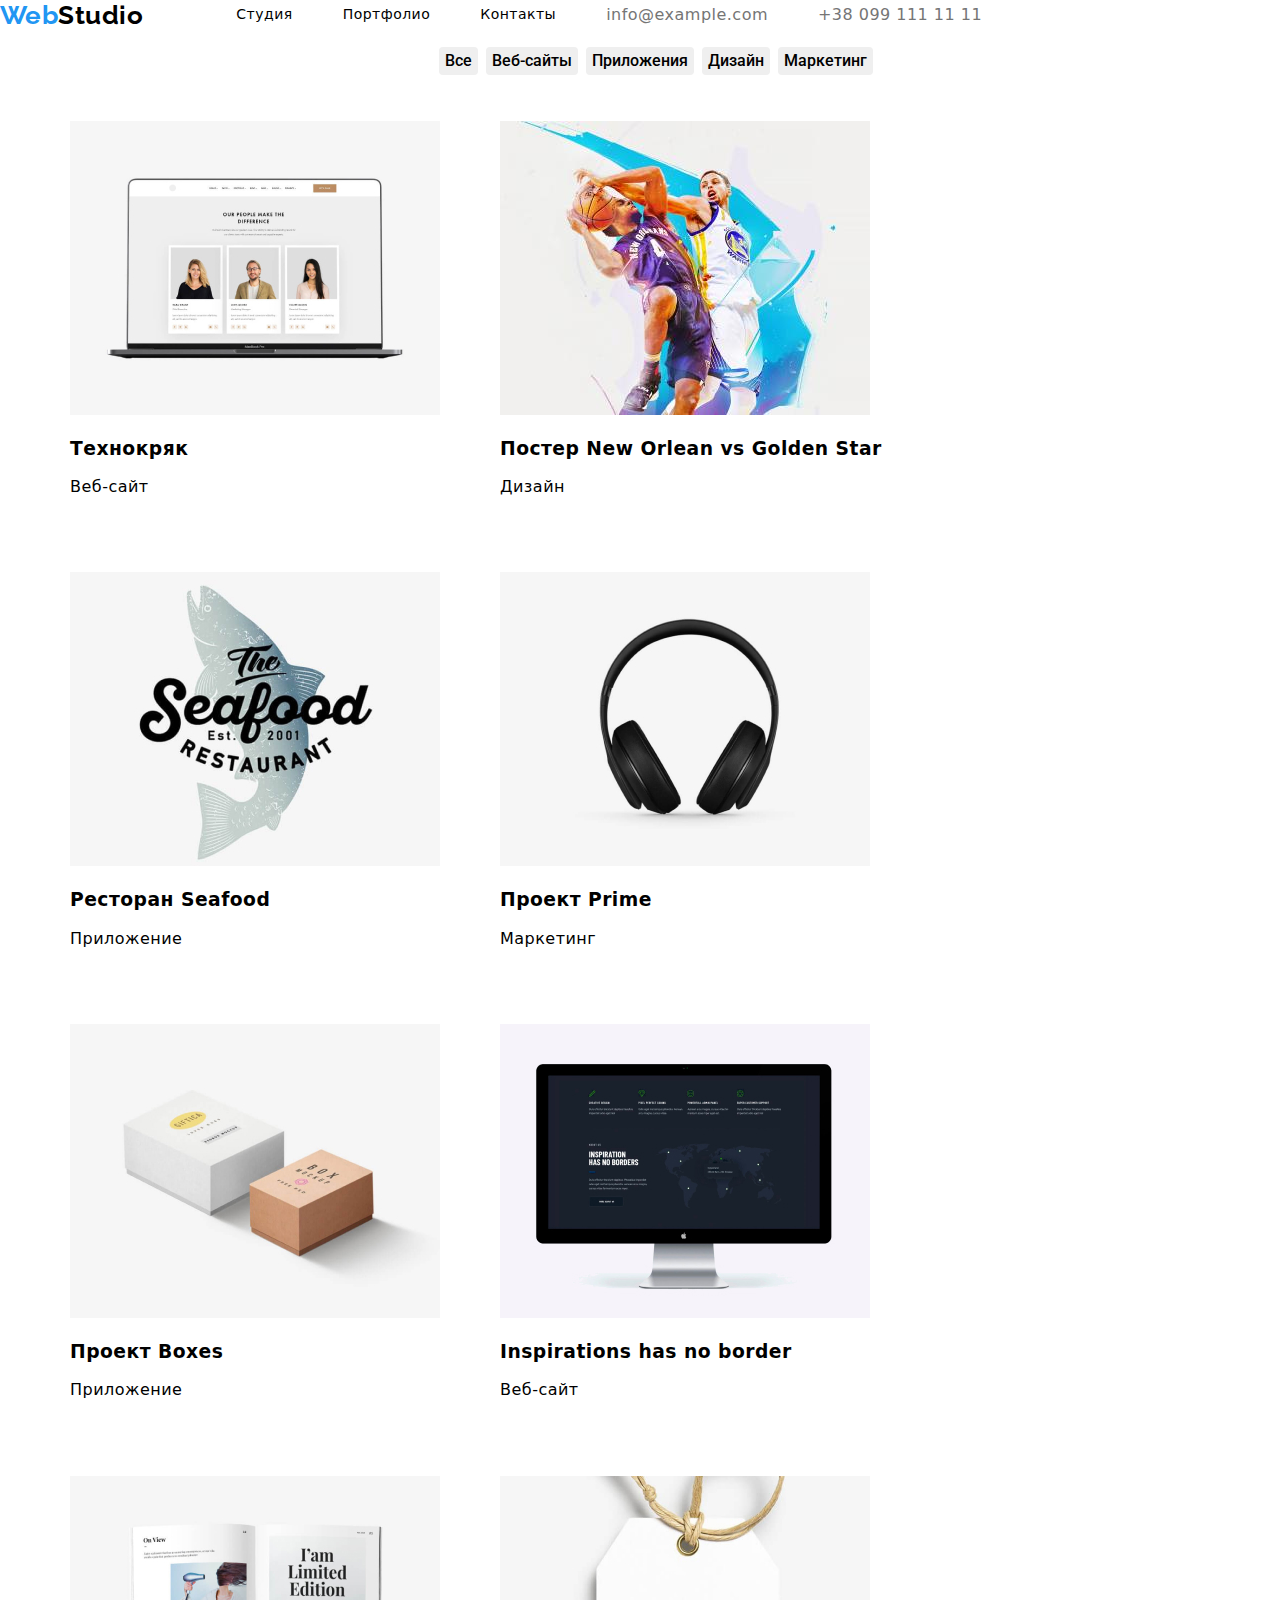
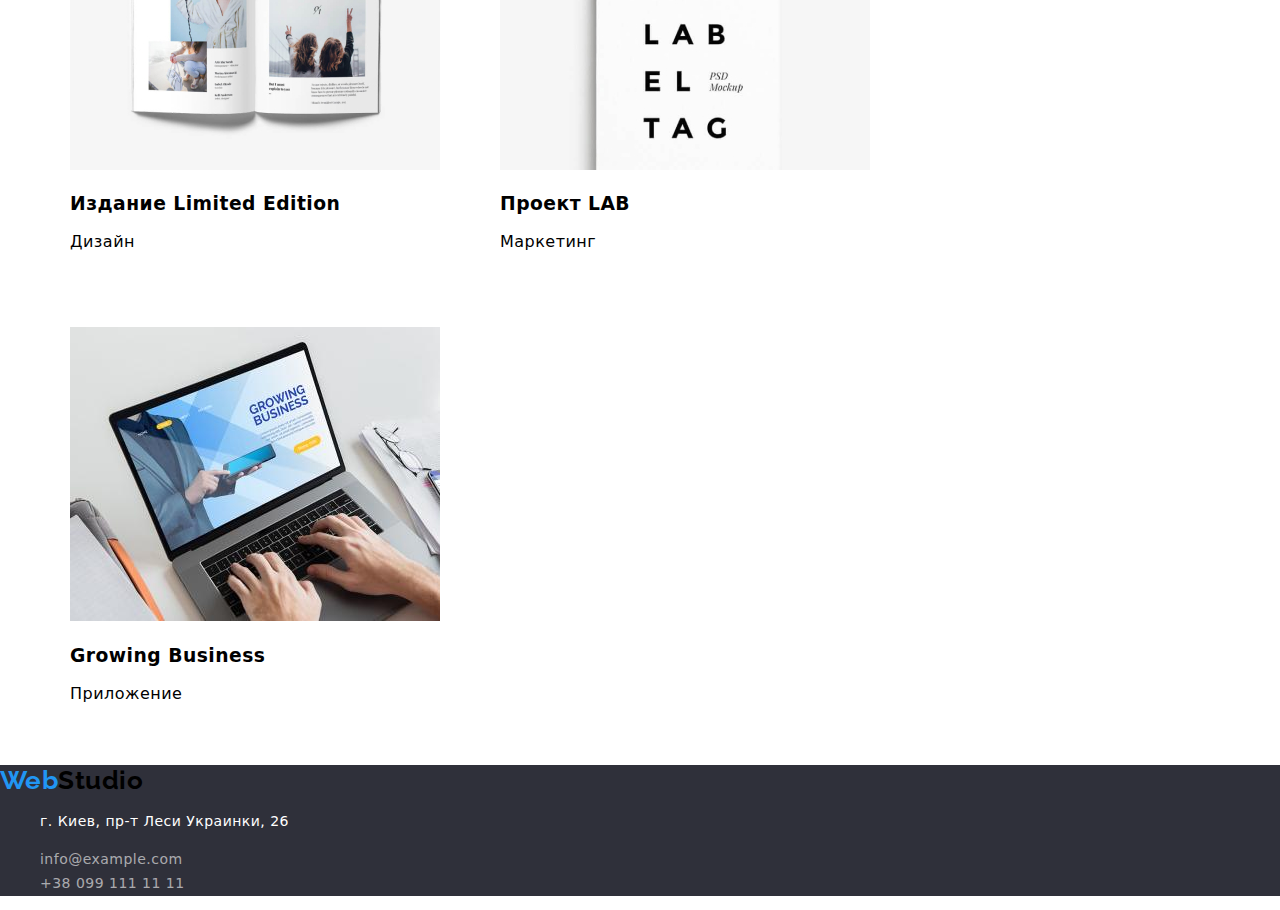
==== portfolio.html @ bfef37d8 "Add files via upload" ====
<!DOCTYPE html>
<html lang="en">
    <head>
        <meta charset="UTF-8">
        <meta http-equiv="X-UA-Compatible" content="IE=edge">
        <meta name="viewport" content="width=device-width, initial-scale=1.0">
        <title>portfolio</title>
        <link rel="preconnect" href="https://fonts.gstatic.com">
        <link href="https://fonts.googleapis.com/css2?family=Raleway:wght@700&family=Roboto:wght@400;500;700;900&display=swap" rel="stylesheet">
        <link rel="stylesheet" href="./css/styles.css"/>
        <link rel="stylesheet" href="css/modern-normalize.css">
    </head>
    <body>
       <header>
      <nav class="navigation-line"> 
        <a href="index.html" class="logo"><span class="logo1">Web</span>Studio</a>
        <ul class="navigation">
          <li ><a class="nav-buttons" href="index.html">Студия</a></li>
          <li ><a class="nav-buttons" href="portfolio.html">Портфолио</a></li>
          <li ><a class="nav-buttons" href="contacts.html">Контакты</a></li>
        </ul>
      
        <ul  class="nav-contacts">
          <li><a class="nav-email" href="mailto:info@example.com">info@example.com</a></li>
          <li><a class="nav-tel" href="tel:+380991111111">+38 099 111 11 11</a></li>
        </ul> 
      </nav>   
    </header>
        <main>
            <ul class="filters">
                <li><button type="button" class="button">Все</button></li>
                <li><button type="button" class="button">Веб-сайты</button></li>
                <li><button type="button" class="button">Приложения</button></li>
                <li><button type="button" class="button">Дизайн</button></li>
                <li><button type="button" class="button">Маркетинг</button></li>
            </ul>
            <ul class="projects-list">
                <li class="project">
                    <img src="images/site1.jpg" alt="project1" width="370">
                    <h3 class="title-h3">Технокряк</h3>
                    <p>Веб-сайт</p>
                </li>
                <li class="project">
                    <img src="images/site2.jpg" alt="project2" width="370">
                    <h3 class="title-h3">Постер New Orlean vs Golden Star</h3>
                    <p>Дизайн</p>
                </li>
                <li class="project">    
                    <img src="images/site3.jpg" alt="project3" width="370">
                    <h3 class="title-h3">Ресторан Seafood</h3>
                    <p>Приложение</p>
                </li>
                <li class="project">
                    <img src="images/site4.jpg" alt="project4" width="370">
                    <h3 class="title-h3">Проект Prime</h3>
                    <p>Маркетинг</p>
                </li>
                <li class="project">    
                    <img src="images/site5.jpg" alt="project5" width="370"> 
                    <h3 class="title-h3">Проект Boxes</h3>
                    <p>Приложение</p>
                </li>
                <li class="project">    
                    <img src="images/site6.jpg" alt="project6" width="370">
                    <h3 class="title-h3">Inspirations has no border</h3>
                    <p>Веб-сайт</p>
                </li>
                <li class="project">    
                    <img src="images/site7.jpg" alt="project7" width="370"> 
                    <h3 class="title-h3">Издание Limited Edition</h3>
                    <p>Дизайн</p>
                </li>
                <li class="project">    
                    <img src="images/site8.jpg" alt="project8" width="370">
                    <h3 class="title-h3">Проект LAB</h3>
                    <p>Маркетинг</p>
                </li>
                <li class="project">    
                    <img src="images/site9.jpg" alt="project9" width="370">
                    <h3 class="title-h3">Growing Business</h3>
                    <p>Приложение</p>
                </li>
            </ul>
        </main>
        <footer class="footer">
            <a href="index.html" class="logo"><span class="logo1">Web</span>Studio</a>
            <address>
                <ul class="footer-info">
                    <li><p class="address">г. Киев, пр-т Леси Украинки, 26</p></li>
                    <li><a class="nav-email-down" href="mailto:info@example.com">info@example.com</a></li>
                    <li><a class="nav-tel-down" href="tel:+380991111111">+38 099 111 11 11</a></li>
                </ul>
            </address>     
        </footer>
    </body>
</html>
---- css/styles.css ----
:root{
    --grey-color: #757575;
    --hover-color: #2196f3;
}
body{
    font-family: roboto, sans-serif;
    letter-spacing: 0.03em;
}
.container{
    width: 1200px;
    margin: 0 auto;
    margin-left: 215px;
    padding: 0 15px;
}
.main-congr{
    font-size: 44px;
    line-height: 1.36;
    font-weight: 900;
    color: #ffffff;
    text-transform: uppercase;
    letter-spacing: 0.06em;   
}
.navigation-line{
    margin: 0 auto;
    display: flex;
    flex-direction: row;
    align-items:center;    
}
.navigation, .nav-contacts {
    list-style: none;
    text-decoration: none;
    margin: 0;
    padding: 0;
}

/*логотип*/
.logo {
    font-family: Raleway;
    font-size: 26px;
    font-weight: 700;
    line-height: 1.19;
    color: #000000;
}
.logo:hover{
    color: #000000;
}

.logo1 {
    color: var(--hover-color);
}

/*верхняя навигация*/

.navigation {
    display: flex;
    flex-direction: row;
    justify-content: space-between;
    font-size: 14px;
    font-weight: 500;
    line-height: 1.14;
    margin-left: 93px;
}
.nav-buttons{
    color: black;
    padding-right: 50px;   
}
.nav-buttons:hover,
.nav-buttons:focus{
    color: var(--hover-color);
}
.nav-buttons:active{
    color: #2196f3;
}
.nav-contacts{
    display: flex;
    flex-direction: row;
    justify-content: center;
    align-items: center;
}
.nav-email {
   color: var(--grey-color);
}
.nav-tel{
    margin-left: 50px;
    color: var(--grey-color);
}
.nav-email:hover,
.nav-email:focus {
    color: var(--hover-color);
}
.nav-tel:hover,
.nav-tel:focus{
    color: var(--hover-color);
}
.nav-email, .nav-tel, .logo, .nav-buttons {
text-decoration: none;

}
.nav-contacts{
    display: inline-flex; 
}

/*главная секция*/
.main-section {
    background-color: #2F303A;
    justify-content: center;
    align-items: center;
    display: flex;
    flex-direction: column;
}
.main-congr{
    margin: 0px;
    padding-top: 200px;
    text-align: center;
}
.main-button {
    margin-top: 30px;
    margin-bottom: 200px;
    color: #ffffff;
    background-color:var(--hover-color);
    width: 200px;
    height: 50px;
    font-size: 16px;
    line-height: 1.87;
    font-weight: 700;
    letter-spacing: 0.06em;
}
/**/
.princips-list{
    display: flex;
    flex-basis: 270px;
    padding-top: 94px;
}
.princips{
    margin-right: 30px;
}
.princips-title {
    font-size: 18px;
    font-weight: 700;
    line-height: 2;
}
.princips-text{
    color: var(--grey-color);
    font-weight: 400;
}
h2{
    font-size: 36px;
    line-height: 1.16;
    font-weight: bold;
    
}

/*кнопки*/
.button{
    font-family: roboto;
    font-size: 16px;
    line-height: 1.6;
    font-weight: 500;
    cursor: pointer;
    border: none;
    border-radius: 4px;
    margin-right: 8px;
    
}
.button:hover, .button:focus{
    background-color: var(--hover-color);
    color:#ffffff;
}

/*портфолио проекты*/
.filters{
   display: flex;
   justify-content: center;
    list-style: none;
     
}
.projects-list{
    display: flex;
    flex-wrap: wrap;
}
.project{
    margin: 30px 30px;
    list-style: none;
 
}

.princips-list h3{
    text-transform: uppercase;
    line-height: 1.14;
    font-size: 14px;
}
.princips{
    display: inline-table; 
    align-items: center;
    font-size: 14px;
    line-height: 1.7;    
}
.activities{
    display: flex;
    align-items: center;
    flex-direction: column;
    padding-top: 94px;
}

.activities-list{
    display: inline-flex;
    justify-content: center;
    margin: 50px 30px 94px 0;
}
.our-team{
    display: flex;
    align-items: center;
    flex-direction: column;
    background-color: #F5F4FA;
}
.team-list{
    align-items: center;
    display: flex;   
    line-height: 19px;
    list-style: none;
}
.team-card{
    margin: 50px 30px 94px 0px;
    background-color: #ffffff;
    box-shadow: 0px 1px 3px rgba(0, 0, 0, 0.12), 0px 1px 1px rgba(0, 0, 0, 0.14), 0px 2px 1px rgba(0, 0, 0, 0.2);
    border-radius: 0px 0px 4px 4px;
}
.cardname{
    align-items: center;
    font-size: 16px;
    font-weight: 500;
}
.role{
    font-size: 16px;
    color: var(--grey-color);
    font-weight: 400;
}
/*нижняя часть*/
.footer{
    background-color:#2F303A;
}
.address{
    font-size: 14px;
    font-style: normal;
    line-height: 1.7;
    color: #ffffff;
}
.footer-info{
    text-decoration: none;
    list-style: none;
    font-size: 14px;
    font-style: normal;
    line-height: 1.7;
}
.nav-email-down, .nav-tel-down{
    color: rgba(255, 255, 255, 0.6);
    text-decoration: none;
    list-style: none;
    font-size: 14px;
    font-style: normal;
    line-height: 1.7;
}
.nav-email-down:hover, .nav-email-down:focus{
    color: var(--hover-color);
} 
.nav-tel-down:hover, .nav-tel-down:focus{
    color: var(--hover-color);
}
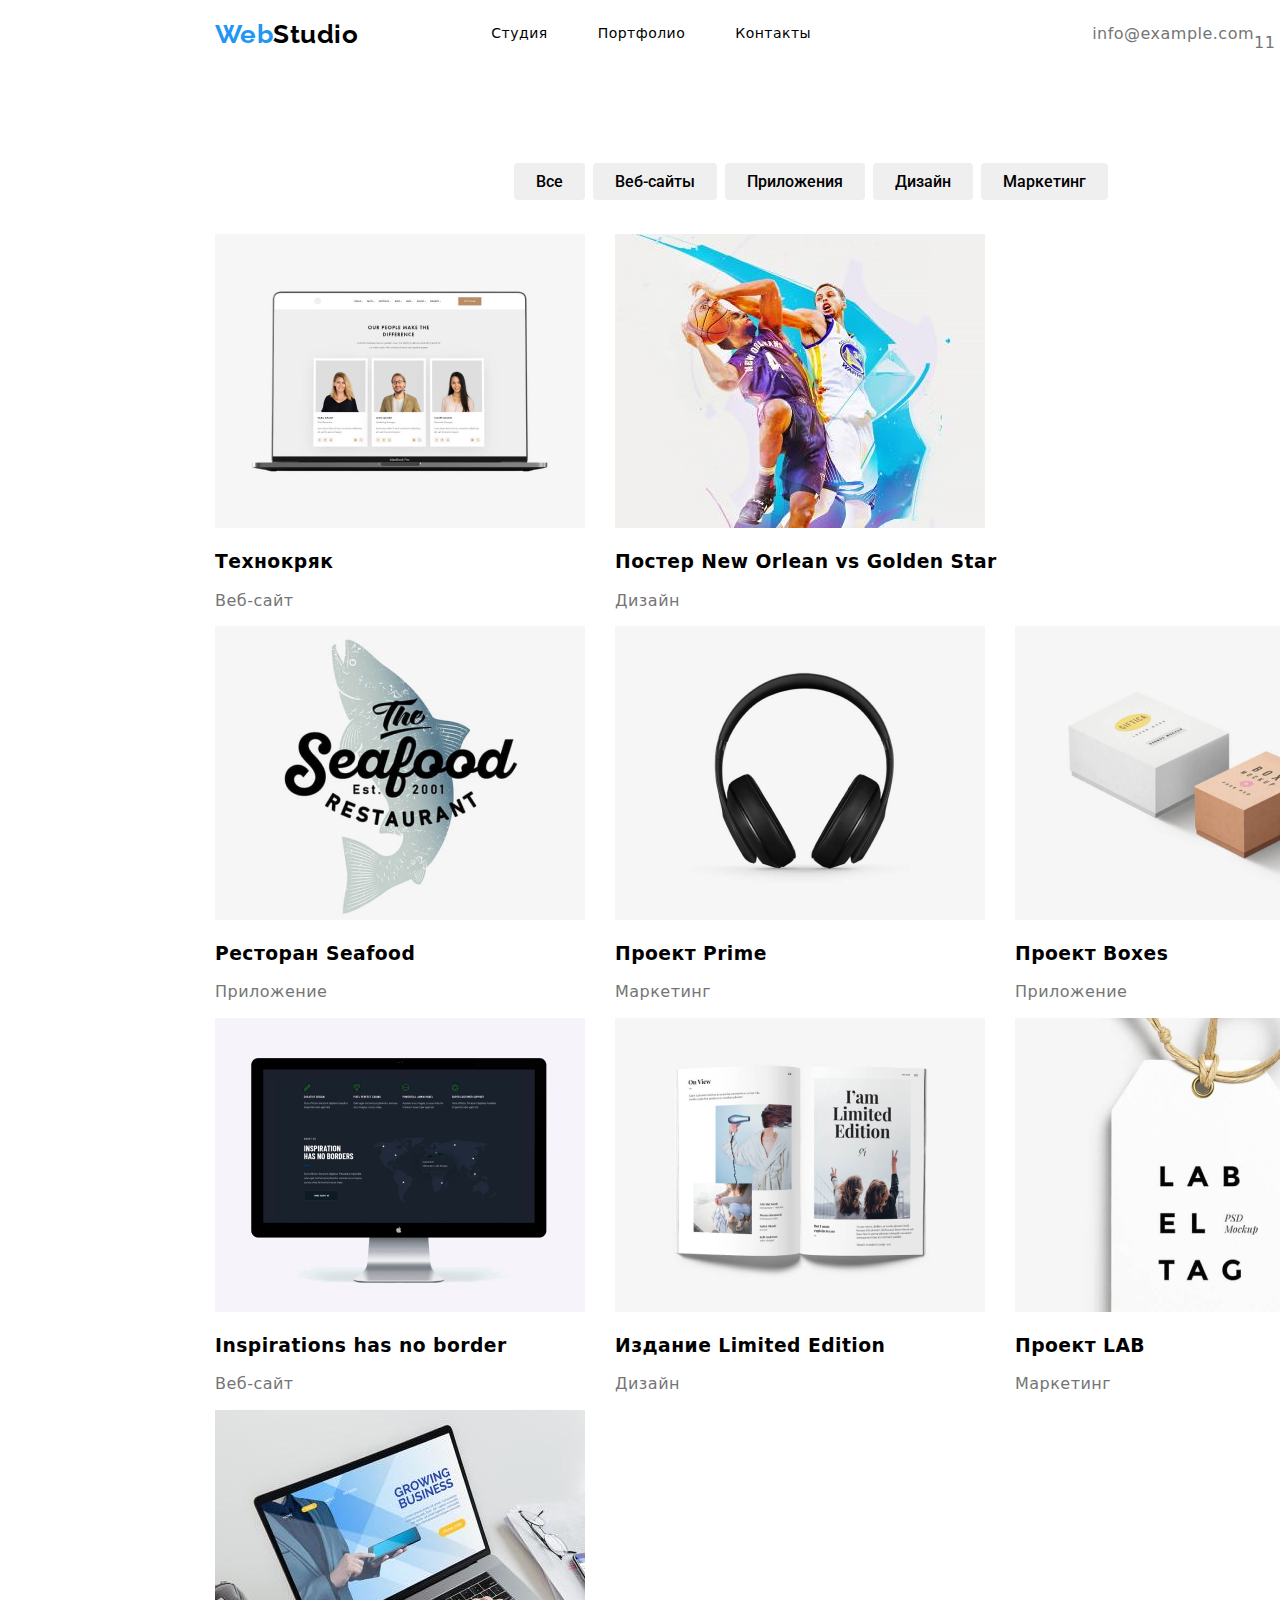
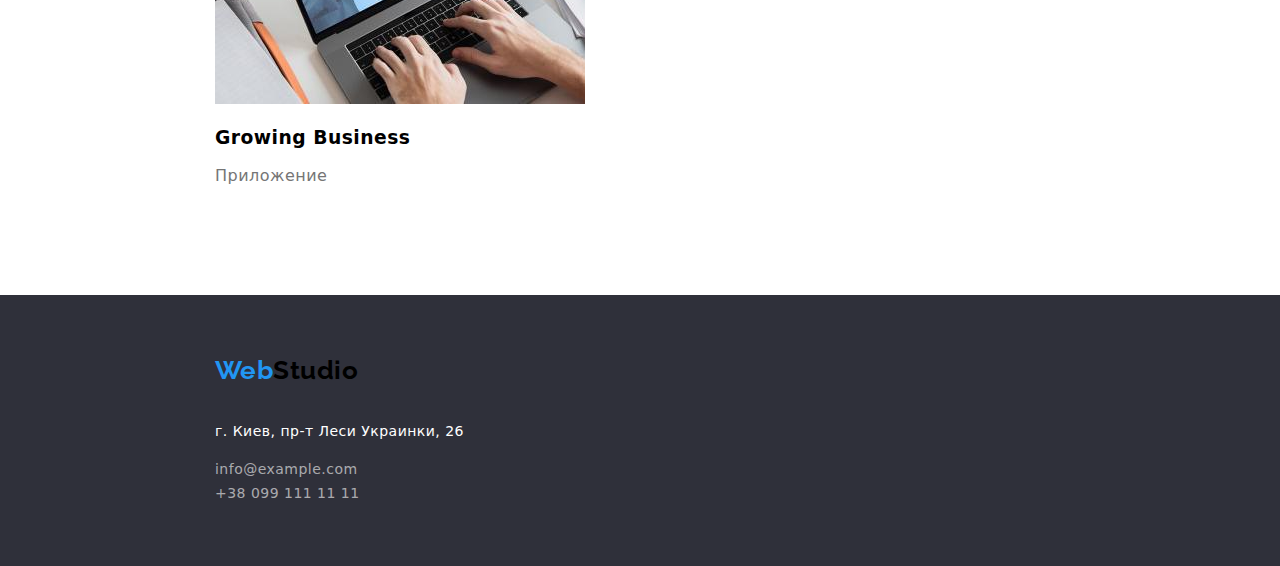
==== commit 12b4abff: "add blocks" ====
--- a/portfolio.html
+++ b/portfolio.html
@@ -11,29 +11,33 @@
         <link rel="stylesheet" href="css/modern-normalize.css">
     </head>
     <body>
-       <header>
-      <nav class="navigation-line"> 
-        <a href="index.html" class="logo"><span class="logo1">Web</span>Studio</a>
-        <ul class="navigation">
-          <li ><a class="nav-buttons" href="index.html">Студия</a></li>
-          <li ><a class="nav-buttons" href="portfolio.html">Портфолио</a></li>
-          <li ><a class="nav-buttons" href="contacts.html">Контакты</a></li>
-        </ul>
+        <header>
+            <div class="container">
+            <nav class="navigation-line"> 
+              <a href="index.html" class="logo"><span class="logo1">Web</span>Studio</a>
+              <ul class="navigation">
+                <li ><a class="nav-buttons" href="index.html">Студия</a></li>
+                <li ><a class="nav-buttons" href="portfolio.html">Портфолио</a></li>
+                <li ><a class="nav-buttons" href="contacts.html">Контакты</a></li>
+              </ul>
       
         <ul  class="nav-contacts">
           <li><a class="nav-email" href="mailto:info@example.com">info@example.com</a></li>
           <li><a class="nav-tel" href="tel:+380991111111">+38 099 111 11 11</a></li>
         </ul> 
       </nav>   
+    </div>
     </header>
         <main>
+            <div class="container">
             <ul class="filters">
                 <li><button type="button" class="button">Все</button></li>
                 <li><button type="button" class="button">Веб-сайты</button></li>
                 <li><button type="button" class="button">Приложения</button></li>
                 <li><button type="button" class="button">Дизайн</button></li>
                 <li><button type="button" class="button">Маркетинг</button></li>
-            </ul>
+            </ul></div>
+            <div class="container">
             <ul class="projects-list">
                 <li class="project">
                     <img src="images/site1.jpg" alt="project1" width="370">
@@ -80,17 +84,17 @@
                     <h3 class="title-h3">Growing Business</h3>
                     <p>Приложение</p>
                 </li>
-            </ul>
+            </ul></div>
         </main>
         <footer class="footer">
+            <div class="container">
             <a href="index.html" class="logo"><span class="logo1">Web</span>Studio</a>
             <address>
                 <ul class="footer-info">
-                    <li><p class="address">г. Киев, пр-т Леси Украинки, 26</p></li>
-                    <li><a class="nav-email-down" href="mailto:info@example.com">info@example.com</a></li>
-                    <li><a class="nav-tel-down" href="tel:+380991111111">+38 099 111 11 11</a></li>
-                </ul>
-            </address>     
-        </footer>
+                  <li><p class="address">г. Киев, пр-т Леси Украинки, 26</p></li>
+                  <li><a class="nav-email-down" href="mailto:info@example.com">info@example.com</a></li>
+                  <li><a class="nav-tel-down" href="tel:+380991111111">+38 099 111 11 11</a></li>
+              </ul>
+            </address></div>     
     </body>
 </html>--- a/css/styles.css
+++ b/css/styles.css
@@ -5,12 +5,93 @@
 body{
     font-family: roboto, sans-serif;
     letter-spacing: 0.03em;
-}
+    list-style: none;
+}
+
 .container{
     width: 1200px;
-    margin: 0 auto;
     margin-left: 215px;
-    padding: 0 15px;
+}
+
+/*логотип*/
+.logo {
+    font-family: Raleway;
+    font-size: 26px;
+    font-weight: 700;
+    line-height: 1.19;
+    color: #000000;
+}
+.logo:hover{
+    color: #000000;
+}
+
+.logo1 {
+    color: var(--hover-color);
+}
+
+/*верхняя навигация*/
+.navigation-line{
+    display: flex;
+    flex-direction: row;
+    align-items:center;  
+}
+.navigation, .nav-contacts {
+    list-style: none;
+    text-decoration: none;
+    
+}
+.navigation {
+    display: flex;
+    flex-direction: row;
+    justify-content: space-between;
+    font-size: 14px;
+    font-weight: 500;
+    line-height: 1.14;
+    margin-left: 93px;
+}
+.nav-buttons{
+    color: black;
+    padding-right: 50px;   
+}
+
+.nav-buttons:hover,
+.nav-buttons:focus{
+    color: var(--hover-color);
+}
+.nav-buttons:active{
+    color: #2196f3;
+}
+.nav-contacts{
+    align-items: center;
+    padding-left: 0px;
+    display: inline-flex; 
+}
+.nav-email {
+   color: var(--grey-color);
+   padding-left: 231px;
+}
+.nav-tel{
+    color: var(--grey-color);
+    padding-left: 50px;
+}
+.nav-email:hover,
+.nav-email:focus {
+    color: var(--hover-color);
+}
+.nav-tel:hover,
+.nav-tel:focus{
+    color: var(--hover-color);
+}
+.nav-email, .nav-tel, .logo, .nav-buttons {
+    text-decoration: none;
+}
+
+/*главная секция*/
+.main-section {
+    background-color: #2F303A;
+    display:block;
+    flex-direction: column;
+    justify-content: center;
 }
 .main-congr{
     font-size: 44px;
@@ -19,96 +100,6 @@
     color: #ffffff;
     text-transform: uppercase;
     letter-spacing: 0.06em;   
-}
-.navigation-line{
-    margin: 0 auto;
-    display: flex;
-    flex-direction: row;
-    align-items:center;    
-}
-.navigation, .nav-contacts {
-    list-style: none;
-    text-decoration: none;
-    margin: 0;
-    padding: 0;
-}
-
-/*логотип*/
-.logo {
-    font-family: Raleway;
-    font-size: 26px;
-    font-weight: 700;
-    line-height: 1.19;
-    color: #000000;
-}
-.logo:hover{
-    color: #000000;
-}
-
-.logo1 {
-    color: var(--hover-color);
-}
-
-/*верхняя навигация*/
-
-.navigation {
-    display: flex;
-    flex-direction: row;
-    justify-content: space-between;
-    font-size: 14px;
-    font-weight: 500;
-    line-height: 1.14;
-    margin-left: 93px;
-}
-.nav-buttons{
-    color: black;
-    padding-right: 50px;   
-}
-.nav-buttons:hover,
-.nav-buttons:focus{
-    color: var(--hover-color);
-}
-.nav-buttons:active{
-    color: #2196f3;
-}
-.nav-contacts{
-    display: flex;
-    flex-direction: row;
-    justify-content: center;
-    align-items: center;
-}
-.nav-email {
-   color: var(--grey-color);
-}
-.nav-tel{
-    margin-left: 50px;
-    color: var(--grey-color);
-}
-.nav-email:hover,
-.nav-email:focus {
-    color: var(--hover-color);
-}
-.nav-tel:hover,
-.nav-tel:focus{
-    color: var(--hover-color);
-}
-.nav-email, .nav-tel, .logo, .nav-buttons {
-text-decoration: none;
-
-}
-.nav-contacts{
-    display: inline-flex; 
-}
-
-/*главная секция*/
-.main-section {
-    background-color: #2F303A;
-    justify-content: center;
-    align-items: center;
-    display: flex;
-    flex-direction: column;
-}
-.main-congr{
     margin: 0px;
     padding-top: 200px;
     text-align: center;
@@ -125,13 +116,14 @@
     font-weight: 700;
     letter-spacing: 0.06em;
 }
-/**/
+
+/*princips section*/
 .princips-list{
     display: flex;
-    flex-basis: 270px;
+    justify-content: center;
     padding-top: 94px;
 }
-.princips{
+.princips:not(::last-child){
     margin-right: 30px;
 }
 .princips-title {
@@ -147,9 +139,20 @@
     font-size: 36px;
     line-height: 1.16;
     font-weight: bold;
-    
-}
-
+}
+.princips-list{
+    list-style-type: none;
+    padding-left: 0px;
+}
+.princips-list h3{
+    text-transform: uppercase;
+    line-height: 1.14;
+    font-size: 14px;
+}
+.princips{
+    font-size: 14px;
+    line-height: 1.7;    
+}
 /*кнопки*/
 .button{
     font-family: roboto;
@@ -160,77 +163,62 @@
     border: none;
     border-radius: 4px;
     margin-right: 8px;
-    
 }
 .button:hover, .button:focus{
     background-color: var(--hover-color);
     color:#ffffff;
 }
 
-/*портфолио проекты*/
-.filters{
-   display: flex;
-   justify-content: center;
-    list-style: none;
-     
-}
-.projects-list{
-    display: flex;
-    flex-wrap: wrap;
-}
-.project{
-    margin: 30px 30px;
-    list-style: none;
- 
-}
-
-.princips-list h3{
-    text-transform: uppercase;
-    line-height: 1.14;
-    font-size: 14px;
-}
-.princips{
-    display: inline-table; 
-    align-items: center;
-    font-size: 14px;
-    line-height: 1.7;    
-}
+
+/**activities**/
+
 .activities{
     display: flex;
-    align-items: center;
-    flex-direction: column;
     padding-top: 94px;
 }
-
+.activities-title{
+    text-align: center;
+}
 .activities-list{
-    display: inline-flex;
-    justify-content: center;
-    margin: 50px 30px 94px 0;
+    padding-left: 0px;
+    list-style-type: none;
+    display: flex;
+}
+.activities-item:not(:last-child){
+    padding-right: 30px;
 }
 .our-team{
     display: flex;
-    align-items: center;
     flex-direction: column;
     background-color: #F5F4FA;
 }
+.team-title{
+    text-align: center;
+}
 .team-list{
-    align-items: center;
+    padding-left: 0px;
     display: flex;   
     line-height: 19px;
     list-style: none;
+    margin-top: 0px;
+}
+.team-list li:not(:last-child){
+    margin-right: 30px;
 }
 .team-card{
-    margin: 50px 30px 94px 0px;
     background-color: #ffffff;
     box-shadow: 0px 1px 3px rgba(0, 0, 0, 0.12), 0px 1px 1px rgba(0, 0, 0, 0.14), 0px 2px 1px rgba(0, 0, 0, 0.2);
     border-radius: 0px 0px 4px 4px;
 }
+
+
 .cardname{
-    align-items: center;
+   text-align: center;
     font-size: 16px;
     font-weight: 500;
 }
 .role{
+    text-align: center;
     font-size: 16px;
     color: var(--grey-color);
     font-weight: 400;
@@ -246,6 +234,8 @@
     color: #ffffff;
 }
 .footer-info{
+    margin: 0px;
+    padding: 20px 0px 60px 0px;
     text-decoration: none;
     list-style: none;
     font-size: 14px;
@@ -265,4 +255,40 @@
 } 
 .nav-tel-down:hover, .nav-tel-down:focus{
     color: var(--hover-color);
+}
+.footer {
+    padding-top: 60px;
+    margin-top: 94px;
+}
+/*портфолио проекты*/
+.filters{
+    padding-left: 0px;
+    margin-top: 94px;
+    margin-bottom: 0px;
+   display: flex;
+   justify-content: center;
+   list-style: none;
+}
+.filters li{
+    margin-right: 0px;
+}
+.button{
+    padding: 6px 22px;
+}
+.projects-list{
+    display: flex;
+    flex-wrap: wrap;
+    padding-top: 34px;
+    padding-left: 0px;
+    margin-top: 0px;
+}
+
+.project{
+    list-style: none;
+}
+.project:not(:last-child){
+    margin-right: 30px;
+}
+.project p{
+    color: var(--grey-color);
 }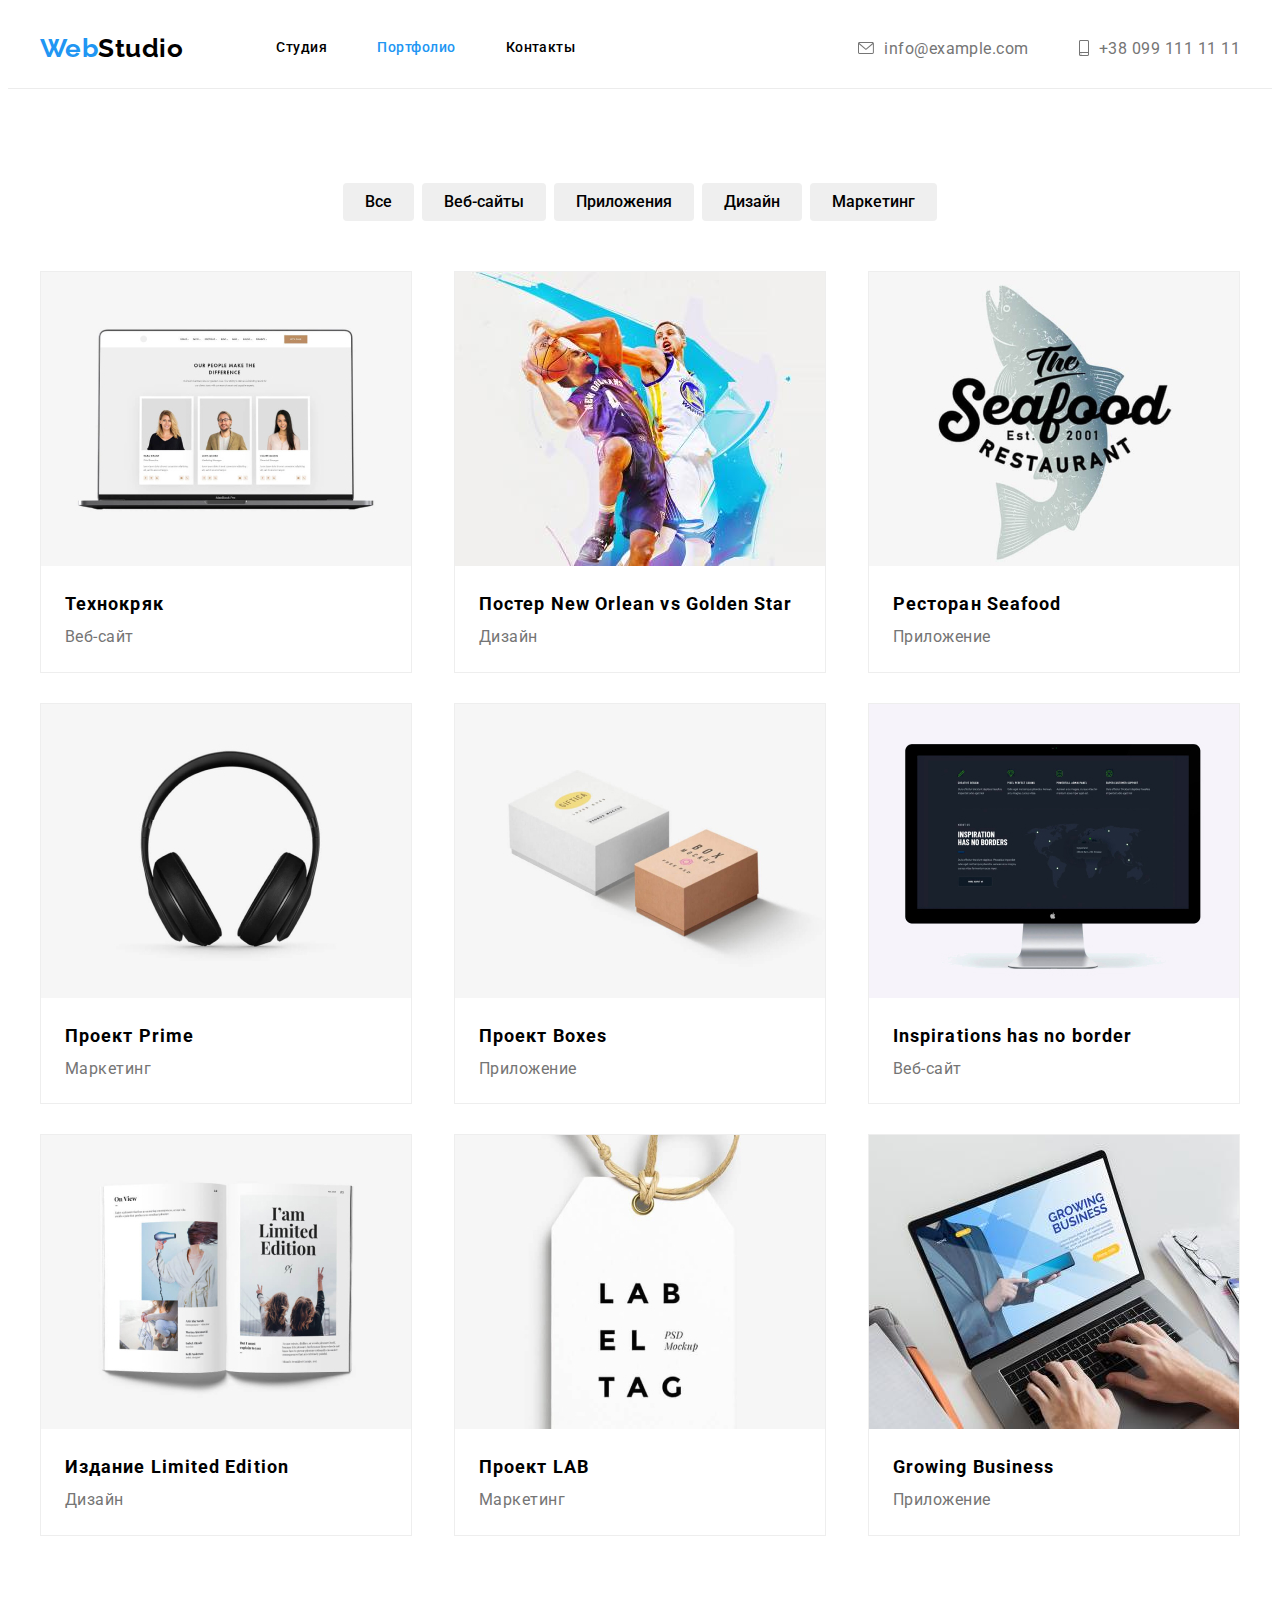
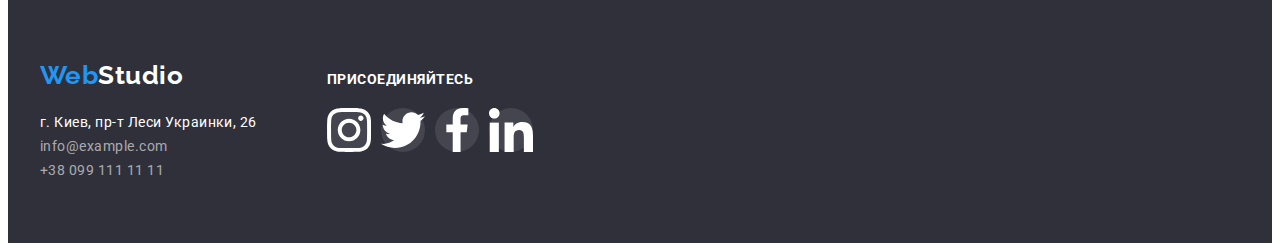
==== commit 4160302f: "HW-3 from 05-07-21" ====
--- a/portfolio.html
+++ b/portfolio.html
@@ -1,100 +1,209 @@
 <!DOCTYPE html>
 <html lang="en">
-    <head>
-        <meta charset="UTF-8">
-        <meta http-equiv="X-UA-Compatible" content="IE=edge">
-        <meta name="viewport" content="width=device-width, initial-scale=1.0">
-        <title>portfolio</title>
-        <link rel="preconnect" href="https://fonts.gstatic.com">
-        <link href="https://fonts.googleapis.com/css2?family=Raleway:wght@700&family=Roboto:wght@400;500;700;900&display=swap" rel="stylesheet">
-        <link rel="stylesheet" href="./css/styles.css"/>
-        <link rel="stylesheet" href="css/modern-normalize.css">
-    </head>
-    <body>
-        <header>
-            <div class="container">
-            <nav class="navigation-line"> 
-              <a href="index.html" class="logo"><span class="logo1">Web</span>Studio</a>
-              <ul class="navigation">
-                <li ><a class="nav-buttons" href="index.html">Студия</a></li>
-                <li ><a class="nav-buttons" href="portfolio.html">Портфолио</a></li>
-                <li ><a class="nav-buttons" href="contacts.html">Контакты</a></li>
-              </ul>
-      
-        <ul  class="nav-contacts">
-          <li><a class="nav-email" href="mailto:info@example.com">info@example.com</a></li>
-          <li><a class="nav-tel" href="tel:+380991111111">+38 099 111 11 11</a></li>
-        </ul> 
-      </nav>   
-    </div>
+  <head>
+    <meta charset="UTF-8" />
+    <meta http-equiv="X-UA-Compatible" content="IE=edge" />
+    <meta name="viewport" content="width=device-width, initial-scale=1.0" />
+    <title>portfolio</title>
+    <link rel="preconnect" href="https://fonts.gstatic.com" />
+    <link
+      href="https://fonts.googleapis.com/css2?family=Raleway:wght@700&family=Roboto:wght@400;500;700;900&display=swap"
+      rel="stylesheet"
+    />
+    <link
+      rel="stylesheet"
+      href="https://cdnjs.cloudflare.com/ajax/libs/modern-normalize/1.1.0/modern-normalize.min.css"
+      integrity="sha512-wpPYUAdjBVSE4KJnH1VR1HeZfpl1ub8YT/NKx4PuQ5NmX2tKuGu6U/JRp5y+Y8XG2tV+wKQpNHVUX03MfMFn9Q=="
+      crossorigin="anonymous"
+      referrerpolicy="no-referrer"
+    />
+    <link rel="stylesheet" href="./css/styles.css" />
+  </head>
+  <body>
+    <header>
+      <div class="container header-flex">
+        <nav class="navigation-line">
+          <a href="index.html" class="logo"
+            ><span class="logo1">Web</span>Studio</a
+          >
+          <ul class="navigation">
+            <li class="navigation-item">
+              <a class="nav-buttons" href="index.html">Студия</a>
+            </li>
+            <li class="navigation-item">
+              <a class="nav-buttons current" href="portfolio.html">Портфолио</a>
+            </li>
+            <li class="navigation-item">
+              <a class="nav-buttons" href="contacts.html">Контакты</a>
+            </li>
+          </ul>
+        </nav>
+        <ul class="nav-contacts">
+          <li class="navigation-item">
+            <a class="nav-email" href="mailto:info@example.com">
+              <svg class="contact-icon" width="16px" height="12px">
+                <use href="./images/icons.svg#icon-mail"></use>
+              </svg>
+              <span>info@example.com</span>
+            </a>
+          </li>
+          <li class="navigation-item">
+            <a class="nav-tel" href="tel:+380991111111">
+              <svg class="contact-icon" width="10px" height="16px">
+                <use href="./images/icons.svg#icon-smartphone"></use>
+              </svg>
+              <span>+38 099 111 11 11</span></a
+            >
+          </li>
+        </ul>
+      </div>
     </header>
-        <main>
-            <div class="container">
-            <ul class="filters">
-                <li><button type="button" class="button">Все</button></li>
-                <li><button type="button" class="button">Веб-сайты</button></li>
-                <li><button type="button" class="button">Приложения</button></li>
-                <li><button type="button" class="button">Дизайн</button></li>
-                <li><button type="button" class="button">Маркетинг</button></li>
-            </ul></div>
-            <div class="container">
-            <ul class="projects-list">
-                <li class="project">
-                    <img src="images/site1.jpg" alt="project1" width="370">
-                    <h3 class="title-h3">Технокряк</h3>
-                    <p>Веб-сайт</p>
-                </li>
-                <li class="project">
-                    <img src="images/site2.jpg" alt="project2" width="370">
-                    <h3 class="title-h3">Постер New Orlean vs Golden Star</h3>
-                    <p>Дизайн</p>
-                </li>
-                <li class="project">    
-                    <img src="images/site3.jpg" alt="project3" width="370">
-                    <h3 class="title-h3">Ресторан Seafood</h3>
-                    <p>Приложение</p>
-                </li>
-                <li class="project">
-                    <img src="images/site4.jpg" alt="project4" width="370">
-                    <h3 class="title-h3">Проект Prime</h3>
-                    <p>Маркетинг</p>
-                </li>
-                <li class="project">    
-                    <img src="images/site5.jpg" alt="project5" width="370"> 
-                    <h3 class="title-h3">Проект Boxes</h3>
-                    <p>Приложение</p>
-                </li>
-                <li class="project">    
-                    <img src="images/site6.jpg" alt="project6" width="370">
-                    <h3 class="title-h3">Inspirations has no border</h3>
-                    <p>Веб-сайт</p>
-                </li>
-                <li class="project">    
-                    <img src="images/site7.jpg" alt="project7" width="370"> 
-                    <h3 class="title-h3">Издание Limited Edition</h3>
-                    <p>Дизайн</p>
-                </li>
-                <li class="project">    
-                    <img src="images/site8.jpg" alt="project8" width="370">
-                    <h3 class="title-h3">Проект LAB</h3>
-                    <p>Маркетинг</p>
-                </li>
-                <li class="project">    
-                    <img src="images/site9.jpg" alt="project9" width="370">
-                    <h3 class="title-h3">Growing Business</h3>
-                    <p>Приложение</p>
-                </li>
-            </ul></div>
-        </main>
-        <footer class="footer">
-            <div class="container">
-            <a href="index.html" class="logo"><span class="logo1">Web</span>Studio</a>
-            <address>
-                <ul class="footer-info">
-                  <li><p class="address">г. Киев, пр-т Леси Украинки, 26</p></li>
-                  <li><a class="nav-email-down" href="mailto:info@example.com">info@example.com</a></li>
-                  <li><a class="nav-tel-down" href="tel:+380991111111">+38 099 111 11 11</a></li>
-              </ul>
-            </address></div>     
-    </body>
-</html>+    <main>
+      <section class="section">
+        <div class="container">
+          <ul class="filters">
+            <li class="filters-item">
+              <button type="button" class="button">Все</button>
+            </li>
+            <li class="filters-item">
+              <button type="button" class="button">Веб-сайты</button>
+            </li>
+            <li class="filters-item">
+              <button type="button" class="button">Приложения</button>
+            </li>
+            <li class="filters-item">
+              <button type="button" class="button">Дизайн</button>
+            </li>
+            <li class="filters-item">
+              <button type="button" class="button">Маркетинг</button>
+            </li>
+          </ul>
+          <ul class="projects-list">
+            <li class="project">
+              <img src="images/site1.jpg" alt="project1" width="370" />
+              <div class="card-signature">
+                <h3 class="title-h3">Технокряк</h3>
+                <p>Веб-сайт</p>
+              </div>
+            </li>
+            <li class="project">
+              <img src="images/site2.jpg" alt="project2" width="370" />
+              <div class="card-signature">
+                <h3 class="project-title">Постер New Orlean vs Golden Star</h3>
+                <p>Дизайн</p>
+              </div>
+            </li>
+            <li class="project">
+              <img src="images/site3.jpg" alt="project3" width="370" />
+              <div class="card-signature">
+                <h3 class="title-h3">Ресторан Seafood</h3>
+                <p>Приложение</p>
+              </div>
+            </li>
+            <li class="project">
+              <img src="images/site4.jpg" alt="project4" width="370" />
+              <div class="card-signature">
+                <h3 class="title-h3">Проект Prime</h3>
+                <p>Маркетинг</p>
+              </div>
+            </li>
+            <li class="project">
+              <img src="images/site5.jpg" alt="project5" width="370" />
+              <div class="card-signature">
+                <h3 class="title-h3">Проект Boxes</h3>
+                <p>Приложение</p>
+              </div>
+            </li>
+            <li class="project">
+              <img src="images/site6.jpg" alt="project6" width="370" />
+              <div class="card-signature">
+                <h3 class="title-h3">Inspirations has no border</h3>
+                <p>Веб-сайт</p>
+              </div>
+            </li>
+            <li class="project card-set">
+              <img src="images/site7.jpg" alt="project7" width="370" />
+              <div class="card-signature">
+                <h3 class="title-h3">Издание Limited Edition</h3>
+                <p>Дизайн</p>
+              </div>
+            </li>
+            <li class="project card-set">
+              <img src="images/site8.jpg" alt="project8" width="370" />
+              <div class="card-signature">
+                <h3 class="title-h3">Проект LAB</h3>
+                <p>Маркетинг</p>
+              </div>
+            </li>
+            <li class="project card-set">
+              <img src="images/site9.jpg" alt="project9" width="370" />
+              <div class="card-signature">
+                <h3 class="title-h3">Growing Business</h3>
+                <p>Приложение</p>
+              </div>
+            </li>
+          </ul>
+        </div>
+      </section>
+    </main>
+    <footer class="footer">
+      <div class="container footer-container">
+        <div class="footer-side">
+          <a href="index.html" class="logo"
+            ><span class="logo1">Web</span>Studio</a
+          >
+          <address>
+            <ul class="footer-info">
+              <li><p class="address">г. Киев, пр-т Леси Украинки, 26</p></li>
+              <li>
+                <a class="nav-email-down" href="mailto:info@example.com"
+                  >info@example.com</a
+                >
+              </li>
+              <li>
+                <a class="nav-tel-down" href="tel:+380991111111"
+                  >+38 099 111 11 11</a
+                >
+              </li>
+            </ul>
+          </address>
+        </div>
+        <div class="footer-social">
+          <section class="social-list-footer">
+            <h3 class="social-list-title">ПРИСОЕДИНЯЙТЕСЬ</h3>
+            <ul class="social-list">
+              <li class="social-list-item">
+                <a class="social-list-link" href="">
+                  <svg class="social-list-icon">
+                    <use href="./images/icons.svg#icon-instagram"></use>
+                  </svg>
+                </a>
+              </li>
+              <li class="social-list-item">
+                <a class="social-list-link" href="">
+                  <svg class="social-list-icon">
+                    <use href="./images/icons.svg#icon-twitter"></use>
+                  </svg>
+                </a>
+              </li>
+              <li class="social-list-item">
+                <a class="social-list-link" href="">
+                  <svg class="social-list-icon">
+                    <use href="./images/icons.svg#icon-facebook"></use>
+                  </svg>
+                </a>
+              </li>
+              <li class="social-list-item">
+                <a class="social-list-link" href="">
+                  <svg class="social-list-icon">
+                    <use href="./images/icons.svg#icon-linkedin"></use>
+                  </svg>
+                </a>
+              </li>
+            </ul>
+          </section>
+        </div>
+      </div>
+    </footer>
+  </body>
+</html>
--- a/css/styles.css
+++ b/css/styles.css
@@ -1,18 +1,42 @@
-:root{
+:root {
     --grey-color: #757575;
     --hover-color: #2196f3;
-}
-body{
+    --link-color: #afb1b8;
+}
+
+body {
     font-family: roboto, sans-serif;
     letter-spacing: 0.03em;
+}
+a {
+    text-decoration: none;
+}
+ul,
+li,
+p,
+h1,
+h2,
+h3 {
+    margin: 0;
+    padding: 0;
+}
+ul,
+li {
     list-style: none;
 }
-
-.container{
+img {
+    width: 100%;
+    height: auto;
+    display: block;
+}
+.container {
     width: 1200px;
-    margin-left: 215px;
-}
-
+    margin: 0 auto;
+    padding: 0 15px;
+}
+.title {
+    margin-bottom: 50px;
+}
 /*логотип*/
 .logo {
     font-family: Raleway;
@@ -21,7 +45,7 @@
     line-height: 1.19;
     color: #000000;
 }
-.logo:hover{
+.logo:hover {
     color: #000000;
 }
 
@@ -30,85 +54,117 @@
 }
 
 /*верхняя навигация*/
-.navigation-line{
-    display: flex;
-    flex-direction: row;
-    align-items:center;  
-}
-.navigation, .nav-contacts {
-    list-style: none;
-    text-decoration: none;
-    
+.navigation-line {
+    display: flex;
+    align-items: center;
+}
+header {
+    border-bottom: 1px solid #ececec;
+    height: 80px;
+    display: flex;
+    align-items: center;
+}
+.header-flex {
+    display: flex;
+    justify-content: center;
 }
 .navigation {
     display: flex;
-    flex-direction: row;
-    justify-content: space-between;
     font-size: 14px;
     font-weight: 500;
     line-height: 1.14;
     margin-left: 93px;
 }
-.nav-buttons{
+.nav-buttons {
     color: black;
-    padding-right: 50px;   
-}
-
+}
+.navigation-item:not(:last-of-type) {
+    margin-right: 50px;
+}
+/* .navigation-item{
+    display: flex;
+    justify-content: center;
+    align-items: center;
+} */
+/* .contact-icon{
+    display: flex;
+    justify-content: center;
+    align-items: center;
+} */
 .nav-buttons:hover,
-.nav-buttons:focus{
-    color: var(--hover-color);
-}
-.nav-buttons:active{
+.nav-buttons:focus {
+    color: var(--hover-color);
+}
+.nav-buttons:active {
     color: #2196f3;
 }
-.nav-contacts{
+.nav-buttons.current {
+    color: var(--hover-color);
+}
+.nav-contacts {
     align-items: center;
     padding-left: 0px;
-    display: inline-flex; 
+    display: inline-flex;
+    margin-left: auto;
 }
 .nav-email {
-   color: var(--grey-color);
-   padding-left: 231px;
-}
-.nav-tel{
     color: var(--grey-color);
-    padding-left: 50px;
+    display: flex;
+    justify-content: center;
+    align-items: center;
+}
+.nav-tel {
+    color: var(--grey-color);
+    display: flex;
+    justify-content: center;
+    align-items: center;
 }
 .nav-email:hover,
 .nav-email:focus {
     color: var(--hover-color);
 }
 .nav-tel:hover,
-.nav-tel:focus{
-    color: var(--hover-color);
-}
-.nav-email, .nav-tel, .logo, .nav-buttons {
-    text-decoration: none;
-}
-
+.nav-tel:focus {
+    color: var(--hover-color);
+}
+.nav-email:hover .contact-icon,
+.nav-email:focus .contact-icon {
+    fill: var(--hover-color);
+}
+.nav-tel:hover .contact-icon,
+.nav-tel:focus .contact-icon {
+    fill: var(--hover-color);
+}
 /*главная секция*/
 .main-section {
-    background-color: #2F303A;
-    display:block;
+    background-color: #2f303a;
+    background-image: linear-gradient(rgba(47, 48, 58, 0.4), rgba(47, 48, 58, 0.4)), url("../images/hero-image.jpg");
+    max-width: 1600px;
+    min-height: 600px;
+    background-size: cover;
+    background-position: center;
+    padding: 200px 0;
+    margin: 0 auto;
+}
+.central-section {
+    display: flex;
     flex-direction: column;
-    justify-content: center;
-}
-.main-congr{
+    align-items: center;
+}
+.main-congr {
     font-size: 44px;
     line-height: 1.36;
     font-weight: 900;
     color: #ffffff;
     text-transform: uppercase;
-    letter-spacing: 0.06em;   
+    letter-spacing: 0.06em;
     margin: 0px;
-    padding-top: 200px;
     text-align: center;
 }
 .main-button {
     margin-top: 30px;
-    margin-bottom: 200px;
-    color: #ffffff;
-    background-color:var(--hover-color);
+    color: #ffffff;
+    background-color: var(--hover-color);
     width: 200px;
     height: 50px;
     font-size: 16px;
@@ -118,43 +174,254 @@
 }
 
 /*princips section*/
-.princips-list{
-    display: flex;
-    justify-content: center;
-    padding-top: 94px;
-}
-.princips:not(::last-child){
+.section {
+    padding: 94px 0;
+}
+.princips-list {
+    display: flex;
+    padding-left: 0px;
+}
+.princips:not(::last-child) {
     margin-right: 30px;
 }
 .princips-title {
-    font-size: 18px;
+    margin-top: 30px;
+    margin-bottom: 10px;
+    text-transform: uppercase;
+    line-height: 1.14;
+    font-size: 14px;
     font-weight: 700;
-    line-height: 2;
-}
-.princips-text{
+}
+.princips-text {
     color: var(--grey-color);
     font-weight: 400;
 }
-h2{
+h2 {
     font-size: 36px;
     line-height: 1.16;
     font-weight: bold;
 }
-.princips-list{
+
+.princips-list h3 {
+}
+.princips {
+    font-size: 14px;
+    line-height: 1.7;
+}
+.princips:not(:last-child) {
+    margin-right: 30px;
+}
+.icon {
+    background-position: center;
+    margin: 25px 100px;
+}
+.princips-icon-overlay {
+    background-color: #f5f4fa;
+    background-size: 270px 120px;
+    margin-bottom: 30px;
+}
+
+/**activities**/
+.activities {
+    display: flex;
+    padding-top: 0;
+}
+.activities-title {
+    text-align: center;
+}
+.activities-list {
+    padding-left: 0px;
     list-style-type: none;
-    padding-left: 0px;
-}
-.princips-list h3{
-    text-transform: uppercase;
+    display: flex;
+}
+.activities-item:not(:last-child) {
+    padding-right: 30px;
+}
+/**our team section**/
+.our-team {
+    background-color: #f5f4fa;
+}
+.team-title {
+    text-align: center;
+}
+.team-list {
+    display: flex;
+}
+.team-card {
+    background-color: #ffffff;
+    box-shadow: 0px 1px 3px rgba(0, 0, 0, 0.12), 0px 1px 1px rgba(0, 0, 0, 0.14), 0px 2px 1px rgba(0, 0, 0, 0.2);
+    border-radius: 0px 0px 4px 4px;
+    width: 270px;
+}
+.team-card:not(:last-child) {
+    margin-right: 30px;
+}
+.cardname {
+    text-align: center;
+    font-size: 16px;
+    font-weight: 500;
+    margin-top: 30px;
+    margin-bottom: 10px;
+}
+.role {
+    text-align: center;
+    font-size: 16px;
+    color: var(--grey-color);
+    font-weight: 400;
+}
+
+/**social icons*/
+.social-list {
+    list-style: none;
+    display: flex;
+    justify-content: space-between;
+    margin: 16px 32px 30px;
+}
+/* .social-list-item{
+    margin: 0px;
+} */
+.social-list-link {
+    display: flex;
+    align-items: center;
+    justify-content: center;
+    width: 44px;
+    height: 44px;
+    border-radius: 50%;
+    fill: var(--link-color);
+}
+/* .social-list-icon{
+   width="20px" height="20px"
+} */
+
+.social-list-link:hover,
+.social-list-link:focus {
+    fill: #ffffff;
+    background-color: var(--hover-color);
+}
+.contact-icon {
+    fill: var(--grey-color);
+    margin-right: 10px;
+}
+.contact-icon:hover,
+.contact-icon:focus {
+    fill: var(--hover-color);
+}
+
+/** clients section**/
+.regular-clients {
+}
+.clients-title {
+    display: flex;
+    justify-content: center;
+}
+.clients-logo-list {
+    padding: 0px;
+    list-style: none;
+    display: flex;
+    justify-content: space-between;
+}
+.clients-logo-link {
+    display: flex;
+    justify-content: center;
+    align-items: center;
+    width: 170px;
+    height: 90px;
+    fill: var(--grey-color);
+    border: 1px solid #afb1b8;
+    box-sizing: border-box;
+    border-radius: 4px;
+}
+.clients-logo {
+    width: 106px;
+    height: 60px;
+}
+
+.clients-logo-link:hover,
+.clients-logo-link:focus {
+    fill: var(--hover-color);
+    border-color: var(--hover-color);
+}
+
+/*нижняя часть*/
+.footer {
+    background-color: #2f303a;
+    padding: 60px 0;
+}
+
+.footer-info {
+    margin-top: 20px;
+    text-decoration: none;
+    list-style: none;
+    font-size: 14px;
+    font-style: normal;
+    line-height: 1.7;
+    color: #ffffff;
+}
+.footer-blocks {
+    display: flex;
+}
+.footer-side {
+    margin-right: 70px;
+}
+.footer-side .logo {
+    color: #ffffff;
+}
+.nav-email-down,
+.nav-tel-down {
+    color: rgba(255, 255, 255, 0.6);
+    text-decoration: none;
+    list-style: none;
+    font-size: 14px;
+    font-style: normal;
+    line-height: 1.7;
+}
+.nav-email-down:hover,
+.nav-email-down:focus {
+    color: var(--hover-color);
+}
+.nav-tel-down:hover,
+.nav-tel-down:focus {
+    color: var(--hover-color);
+}
+.footer-container {
+    display: flex;
+}
+.footer-social {
+    margin-top: 12px;
+}
+.footer-social .social-list {
+    margin: 0px;
+    padding: 0px;
+    display: flex;
+    justify-content: flex-start;
+}
+.footer-social .social-list-item {
+    background-color: #ffffff1a;
+    border-radius: 50%;
+    margin: 0px 10px 0px 0px;
+}
+.footer-social .social-list-icon {
+    fill: #ffffff;
+}
+.social-list-title {
+    color: #ffffff;
+    font-size: 14px;
     line-height: 1.14;
-    font-size: 14px;
-}
-.princips{
-    font-size: 14px;
-    line-height: 1.7;    
+    margin-bottom: 20px;
+}
+/*портфолио */
+/*filters*/
+.filters {
+    margin-bottom: 50px;
+    display: flex;
+    justify-content: center;
+}
+.filters-item:not(:last-child) {
+    margin-right: 8px;
 }
 /*кнопки*/
-.button{
+.button {
+    padding: 6px 22px;
     font-family: roboto;
     font-size: 16px;
     line-height: 1.6;
@@ -162,133 +429,46 @@
     cursor: pointer;
     border: none;
     border-radius: 4px;
-    margin-right: 8px;
-}
-.button:hover, .button:focus{
+}
+.button:hover,
+.button:focus {
     background-color: var(--hover-color);
-    color:#ffffff;
-}
-
-
-/**activities**/
-
-.activities{
-    display: flex;
-    padding-top: 94px;
-}
-.activities-title{
-    text-align: center;
-}
-.activities-list{
-    padding-left: 0px;
-    list-style-type: none;
-    display: flex;
-}
-.activities-item:not(:last-child){
-    padding-right: 30px;
-}
-.our-team{
-    display: flex;
-    flex-direction: column;
-    background-color: #F5F4FA;
-}
-.team-title{
-    text-align: center;
-}
-.team-list{
-    padding-left: 0px;
-    display: flex;   
-    line-height: 19px;
-    list-style: none;
-    margin-top: 0px;
-}
-.team-list li:not(:last-child){
-    margin-right: 30px;
-}
-.team-card{
-    background-color: #ffffff;
-    box-shadow: 0px 1px 3px rgba(0, 0, 0, 0.12), 0px 1px 1px rgba(0, 0, 0, 0.14), 0px 2px 1px rgba(0, 0, 0, 0.2);
-    border-radius: 0px 0px 4px 4px;
-}
-
-
-.cardname{
-   text-align: center;
-    font-size: 16px;
-    font-weight: 500;
-}
-.role{
-    text-align: center;
-    font-size: 16px;
+    color: #ffffff;
+    box-shadow: 0px 4px 4px 0px #00000040;
+}
+/*projects*/
+.projects-list {
+    display: flex;
+    flex-wrap: wrap;
+    justify-content: space-between;
+}
+
+/* .project{
+    border: 1px solid #EEEEEE;
+} */
+.project:hover {
+    box-shadow: 0px 4px 4px rgba(0, 0, 0, 0.25);
+}
+.project {
+    margin-bottom: 30px;
+    border: 1px solid #eeeeee;
+}
+.project h3 {
+    font-weight: 700;
+    font-style: bold;
+    font-size: 18px;
+    line-height: 2;
+    letter-spacing: 0.06em;
+}
+.project p {
     color: var(--grey-color);
     font-weight: 400;
-}
-/*нижняя часть*/
-.footer{
-    background-color:#2F303A;
-}
-.address{
-    font-size: 14px;
-    font-style: normal;
-    line-height: 1.7;
-    color: #ffffff;
-}
-.footer-info{
-    margin: 0px;
-    padding: 20px 0px 60px 0px;
-    text-decoration: none;
-    list-style: none;
-    font-size: 14px;
-    font-style: normal;
-    line-height: 1.7;
-}
-.nav-email-down, .nav-tel-down{
-    color: rgba(255, 255, 255, 0.6);
-    text-decoration: none;
-    list-style: none;
-    font-size: 14px;
-    font-style: normal;
-    line-height: 1.7;
-}
-.nav-email-down:hover, .nav-email-down:focus{
-    color: var(--hover-color);
-} 
-.nav-tel-down:hover, .nav-tel-down:focus{
-    color: var(--hover-color);
-}
-.footer {
-    padding-top: 60px;
-    margin-top: 94px;
-}
-/*портфолио проекты*/
-.filters{
-    padding-left: 0px;
-    margin-top: 94px;
-    margin-bottom: 0px;
-   display: flex;
-   justify-content: center;
-   list-style: none;
-}
-.filters li{
-    margin-right: 0px;
-}
-.button{
-    padding: 6px 22px;
-}
-.projects-list{
-    display: flex;
-    flex-wrap: wrap;
-    padding-top: 34px;
-    padding-left: 0px;
-    margin-top: 0px;
-}
-
-.project{
-    list-style: none;
-}
-.project:not(:last-child){
-    margin-right: 30px;
-}
-.project p{
-    color: var(--grey-color);
-}+    font-size: 16px;
+    line-height: 1.87;
+}
+.card-signature {
+    padding: 20px 24px;
+}
+.card-set {
+    margin-bottom: -30px;
+}
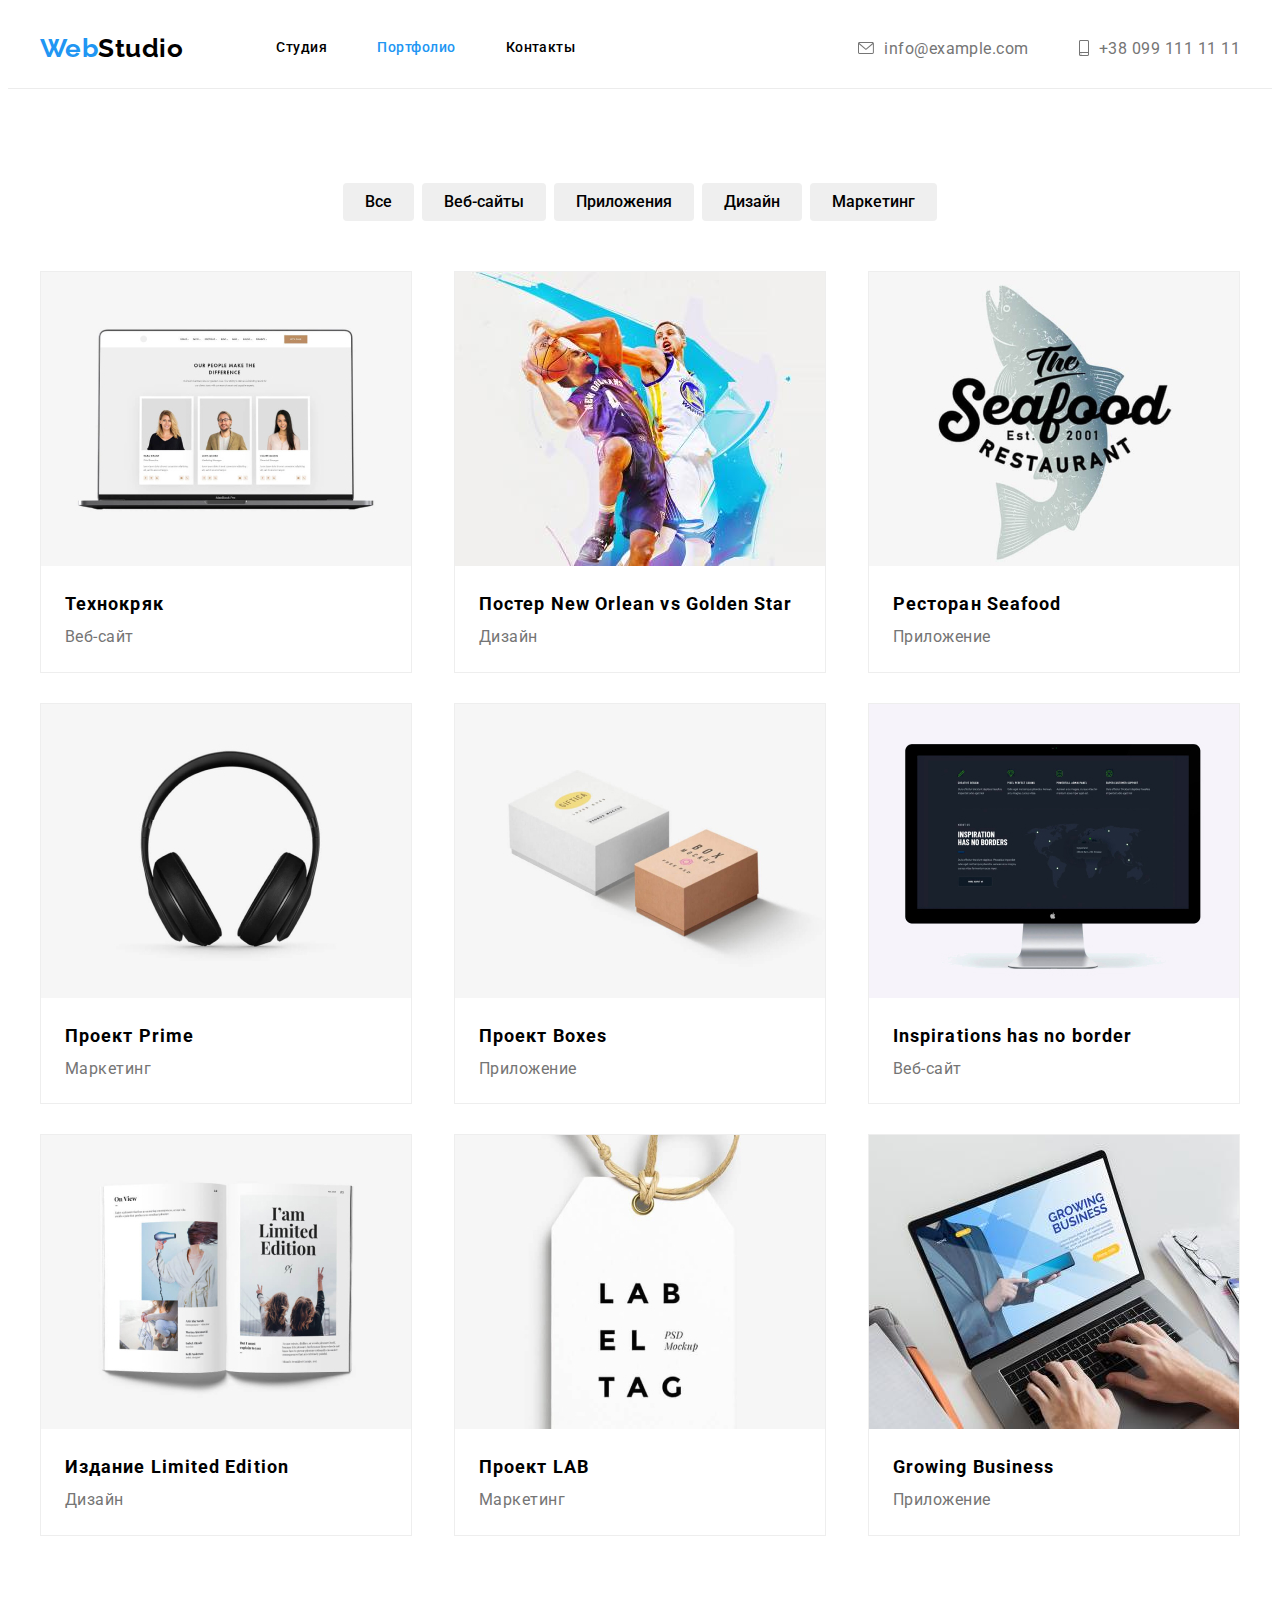
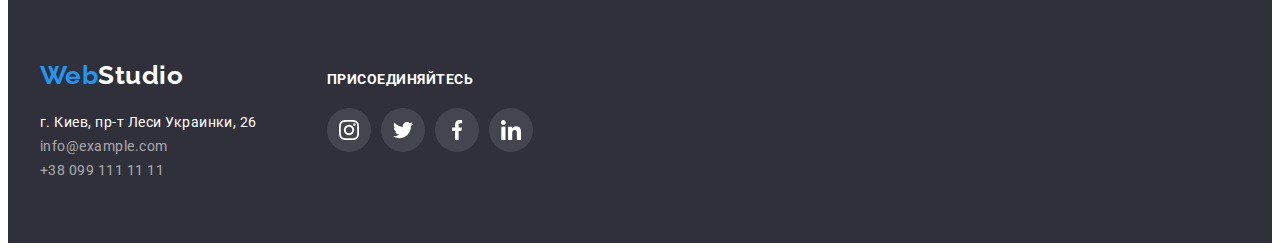
==== commit 9020c489: "HW-3 from 05-07-21 v1.1" ====
--- a/portfolio.html
+++ b/portfolio.html
@@ -174,28 +174,28 @@
             <ul class="social-list">
               <li class="social-list-item">
                 <a class="social-list-link" href="">
-                  <svg class="social-list-icon">
+                  <svg class="social-list-icon" width="20px" height="20px">
                     <use href="./images/icons.svg#icon-instagram"></use>
                   </svg>
                 </a>
               </li>
               <li class="social-list-item">
                 <a class="social-list-link" href="">
-                  <svg class="social-list-icon">
+                  <svg class="social-list-icon" width="20px" height="20px">
                     <use href="./images/icons.svg#icon-twitter"></use>
                   </svg>
                 </a>
               </li>
               <li class="social-list-item">
                 <a class="social-list-link" href="">
-                  <svg class="social-list-icon">
+                  <svg class="social-list-icon" width="20px" height="20px">
                     <use href="./images/icons.svg#icon-facebook"></use>
                   </svg>
                 </a>
               </li>
               <li class="social-list-item">
                 <a class="social-list-link" href="">
-                  <svg class="social-list-icon">
+                  <svg class="social-list-icon" width="20px" height="20px">
                     <use href="./images/icons.svg#icon-linkedin"></use>
                   </svg>
                 </a>
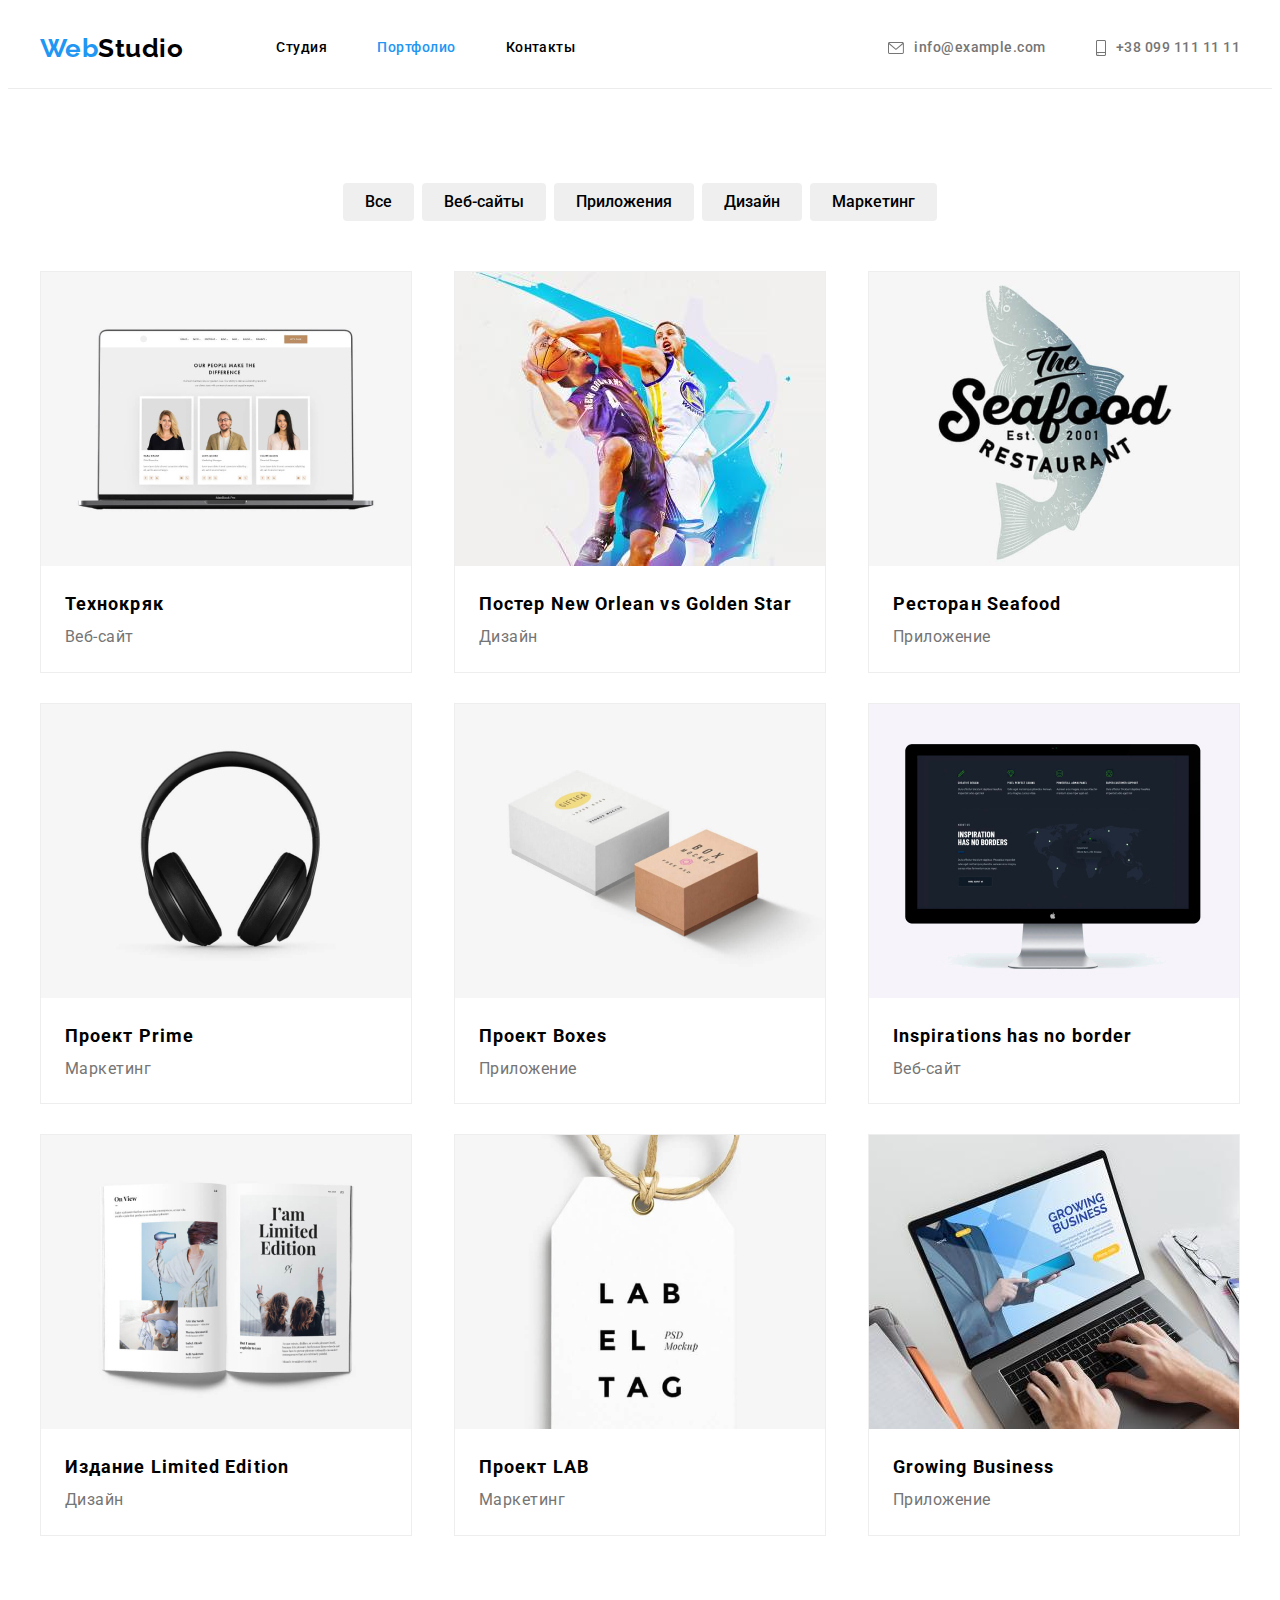
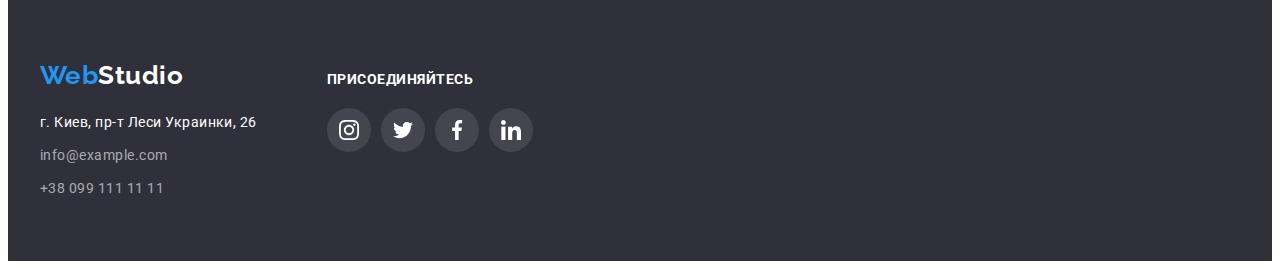
==== commit fc2e6238: "add corrections to footer" ====
--- a/portfolio.html
+++ b/portfolio.html
@@ -154,13 +154,13 @@
           >
           <address>
             <ul class="footer-info">
-              <li><p class="address">г. Киев, пр-т Леси Украинки, 26</p></li>
-              <li>
+              <li class="footer-item"><p class="address">г. Киев, пр-т Леси Украинки, 26</p></li>
+              <li class="footer-item">
                 <a class="nav-email-down" href="mailto:info@example.com"
                   >info@example.com</a
                 >
               </li>
-              <li>
+              <li class="footer-item">
                 <a class="nav-tel-down" href="tel:+380991111111"
                   >+38 099 111 11 11</a
                 >
--- a/css/styles.css
+++ b/css/styles.css
@@ -35,7 +35,7 @@
     padding: 0 15px;
 }
 .title {
-    margin-bottom: 50px;
+    padding-bottom: 50px;
 }
 /*логотип*/
 .logo {
@@ -70,10 +70,12 @@
 }
 .navigation {
     display: flex;
+    margin-left: 93px;
+}
+.navigation-item{
     font-size: 14px;
     font-weight: 500;
     line-height: 1.14;
-    margin-left: 93px;
 }
 .nav-buttons {
     color: black;
@@ -260,8 +262,8 @@
     text-align: center;
     font-size: 16px;
     font-weight: 500;
-    margin-top: 30px;
-    margin-bottom: 10px;
+    padding-top: 30px;
+    padding-bottom: 10px;
 }
 .role {
     text-align: center;
@@ -275,7 +277,7 @@
     list-style: none;
     display: flex;
     justify-content: space-between;
-    margin: 16px 32px 30px;
+    padding: 16px 32px 30px;
 }
 /* .social-list-item{
     margin: 0px;
@@ -326,15 +328,15 @@
     align-items: center;
     width: 170px;
     height: 90px;
-    fill: var(--grey-color);
-    border: 1px solid #afb1b8;
+    fill: var(--link-color);
+    border: 1px solid var(--link-color);
     box-sizing: border-box;
     border-radius: 4px;
 }
-.clients-logo {
+/* .clients-logo {
     width: 106px;
     height: 60px;
-}
+} */
 
 .clients-logo-link:hover,
 .clients-logo-link:focus {
@@ -356,6 +358,9 @@
     font-style: normal;
     line-height: 1.7;
     color: #ffffff;
+}
+.footer-item:not(:last-child){
+    margin-bottom: 9px;
 }
 .footer-blocks {
     display: flex;
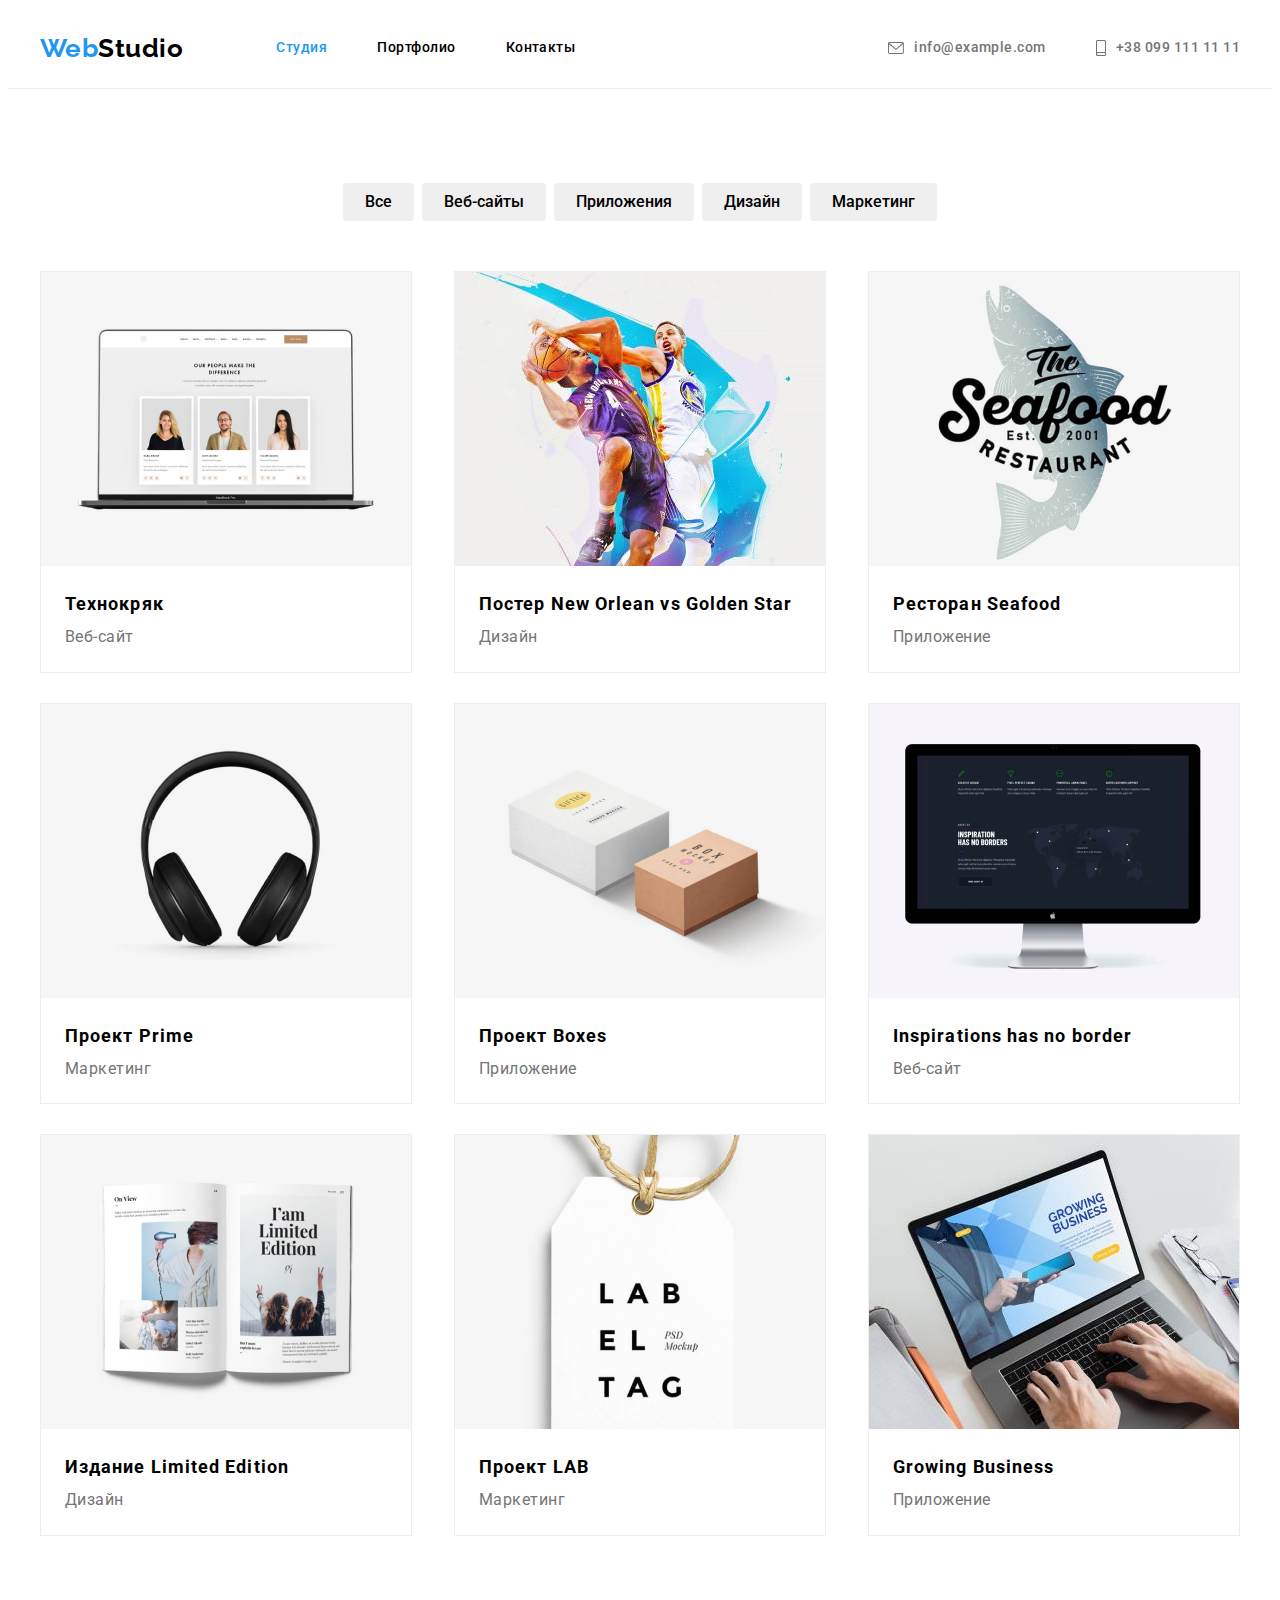
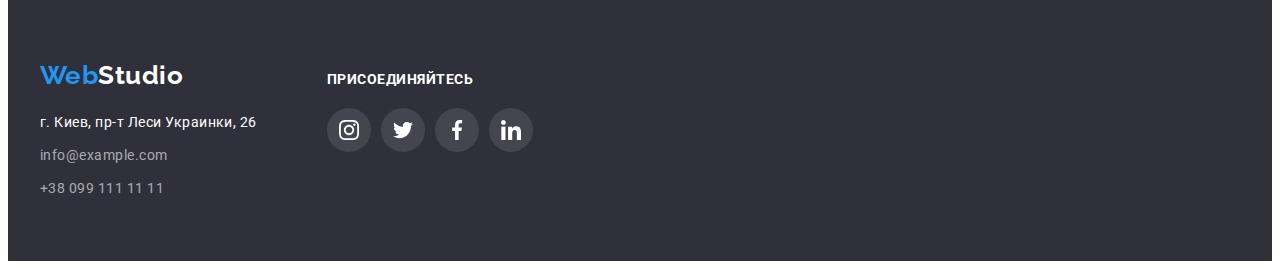
==== commit d6c529fb: "add corrections 07.07.21" ====
--- a/portfolio.html
+++ b/portfolio.html
@@ -28,13 +28,13 @@
           >
           <ul class="navigation">
             <li class="navigation-item">
-              <a class="nav-buttons" href="index.html">Студия</a>
+              <a class="nav-link current" href="index.html">Студия</a>
             </li>
             <li class="navigation-item">
-              <a class="nav-buttons current" href="portfolio.html">Портфолио</a>
+              <a class="nav-link" href="portfolio.html">Портфолио</a>
             </li>
             <li class="navigation-item">
-              <a class="nav-buttons" href="contacts.html">Контакты</a>
+              <a class="nav-link" href="contacts.html">Контакты</a>
             </li>
           </ul>
         </nav>
@@ -80,67 +80,85 @@
           </ul>
           <ul class="projects-list">
             <li class="project">
-              <img src="images/site1.jpg" alt="project1" width="370" />
-              <div class="card-signature">
-                <h3 class="title-h3">Технокряк</h3>
-                <p>Веб-сайт</p>
-              </div>
-            </li>
-            <li class="project">
-              <img src="images/site2.jpg" alt="project2" width="370" />
-              <div class="card-signature">
-                <h3 class="project-title">Постер New Orlean vs Golden Star</h3>
-                <p>Дизайн</p>
-              </div>
-            </li>
-            <li class="project">
+              <a href="" class="project-link">
+                <img src="images/site1.jpg" alt="project1" width="370" />
+                <div class="card-signature">
+                  <h3 class="title-h3">Технокряк</h3>
+                  <p>Веб-сайт</p>
+                </div>
+              </a>
+            </li>
+            <li class="project">
+                <a href="" class="project-link">
+                <img src="images/site2.jpg" alt="project2" width="370" />
+                <div class="card-signature">
+                  <h3 class="project-title">Постер New Orlean vs Golden Star</h3>
+                  <p>Дизайн</p>
+                </div>
+                </a>
+            </li>
+            <li class="project">
+              <a href="" class="project-link">
               <img src="images/site3.jpg" alt="project3" width="370" />
               <div class="card-signature">
                 <h3 class="title-h3">Ресторан Seafood</h3>
                 <p>Приложение</p>
               </div>
-            </li>
-            <li class="project">
+              </a>
+            </li>
+            <li class="project">
+              <a href="" class="project-link">
               <img src="images/site4.jpg" alt="project4" width="370" />
               <div class="card-signature">
                 <h3 class="title-h3">Проект Prime</h3>
                 <p>Маркетинг</p>
               </div>
-            </li>
-            <li class="project">
+              </a>
+            </li>
+            <li class="project">
+              <a href="" class="project-link">
               <img src="images/site5.jpg" alt="project5" width="370" />
               <div class="card-signature">
                 <h3 class="title-h3">Проект Boxes</h3>
                 <p>Приложение</p>
               </div>
-            </li>
-            <li class="project">
+              </a>
+            </li>
+            <li class="project">
+              <a href="" class="project-link">
               <img src="images/site6.jpg" alt="project6" width="370" />
               <div class="card-signature">
                 <h3 class="title-h3">Inspirations has no border</h3>
                 <p>Веб-сайт</p>
               </div>
+              </a>
             </li>
             <li class="project card-set">
+              <a href="" class="project-link">
               <img src="images/site7.jpg" alt="project7" width="370" />
               <div class="card-signature">
                 <h3 class="title-h3">Издание Limited Edition</h3>
                 <p>Дизайн</p>
               </div>
+              </a>
             </li>
             <li class="project card-set">
+              <a href="" class="project-link">
               <img src="images/site8.jpg" alt="project8" width="370" />
               <div class="card-signature">
                 <h3 class="title-h3">Проект LAB</h3>
                 <p>Маркетинг</p>
               </div>
+              </a>
             </li>
             <li class="project card-set">
+              <a href="" class="project-link">
               <img src="images/site9.jpg" alt="project9" width="370" />
               <div class="card-signature">
                 <h3 class="title-h3">Growing Business</h3>
                 <p>Приложение</p>
               </div>
+              </a>
             </li>
           </ul>
         </div>
@@ -152,9 +170,9 @@
           <a href="index.html" class="logo"
             ><span class="logo1">Web</span>Studio</a
           >
-          <address>
+          <address class="address">
             <ul class="footer-info">
-              <li class="footer-item"><p class="address">г. Киев, пр-т Леси Украинки, 26</p></li>
+              <li class="footer-item"><p>г. Киев, пр-т Леси Украинки, 26</p></li>
               <li class="footer-item">
                 <a class="nav-email-down" href="mailto:info@example.com"
                   >info@example.com</a
--- a/css/styles.css
+++ b/css/styles.css
@@ -20,8 +20,7 @@
     margin: 0;
     padding: 0;
 }
-ul,
-li {
+ul {
     list-style: none;
 }
 img {
@@ -35,7 +34,7 @@
     padding: 0 15px;
 }
 .title {
-    padding-bottom: 50px;
+    margin-bottom: 50px;
 }
 /*логотип*/
 .logo {
@@ -62,11 +61,9 @@
     border-bottom: 1px solid #ececec;
     height: 80px;
     display: flex;
-    align-items: center;
 }
 .header-flex {
     display: flex;
-    justify-content: center;
 }
 .navigation {
     display: flex;
@@ -77,10 +74,10 @@
     font-weight: 500;
     line-height: 1.14;
 }
-.nav-buttons {
+.nav-link {
     color: black;
 }
-.navigation-item:not(:last-of-type) {
+.navigation-item:not(:last-child) {
     margin-right: 50px;
 }
 /* .navigation-item{
@@ -93,19 +90,18 @@
     justify-content: center;
     align-items: center;
 } */
-.nav-buttons:hover,
-.nav-buttons:focus {
-    color: var(--hover-color);
-}
-.nav-buttons:active {
+.nav-link:hover,
+.nav-link:focus {
+    color: var(--hover-color);
+}
+.nav-link:active {
     color: #2196f3;
 }
-.nav-buttons.current {
+.nav-link.current {
     color: var(--hover-color);
 }
 .nav-contacts {
     align-items: center;
-    padding-left: 0px;
     display: inline-flex;
     margin-left: auto;
 }
@@ -142,7 +138,7 @@
     background-color: #2f303a;
     background-image: linear-gradient(rgba(47, 48, 58, 0.4), rgba(47, 48, 58, 0.4)), url("../images/hero-image.jpg");
     max-width: 1600px;
-    min-height: 600px;
+    height: 600px;
     background-size: cover;
     background-position: center;
     padding: 200px 0;
@@ -181,13 +177,11 @@
 }
 .princips-list {
     display: flex;
-    padding-left: 0px;
 }
 .princips:not(::last-child) {
     margin-right: 30px;
 }
 .princips-title {
-    margin-top: 30px;
     margin-bottom: 10px;
     text-transform: uppercase;
     line-height: 1.14;
@@ -203,9 +197,9 @@
     line-height: 1.16;
     font-weight: bold;
 }
-
+/* 
 .princips-list h3 {
-}
+} */
 .princips {
     font-size: 14px;
     line-height: 1.7;
@@ -213,31 +207,32 @@
 .princips:not(:last-child) {
     margin-right: 30px;
 }
-.icon {
-    background-position: center;
-    margin: 25px 100px;
-}
+/* .icon {
+    
+  
+} */
 .princips-icon-overlay {
+    display: flex;
+    justify-content: center;
     background-color: #f5f4fa;
-    background-size: 270px 120px;
+    border-radius: 4px;
     margin-bottom: 30px;
+    padding: 25px 0;
+
 }
 
 /**activities**/
-.activities {
-    display: flex;
+/* .activities {
     padding-top: 0;
-}
+} */
 .activities-title {
     text-align: center;
 }
 .activities-list {
-    padding-left: 0px;
-    list-style-type: none;
     display: flex;
 }
 .activities-item:not(:last-child) {
-    padding-right: 30px;
+    margin-right: 30px;
 }
 /**our team section**/
 .our-team {
@@ -258,14 +253,17 @@
 .team-card:not(:last-child) {
     margin-right: 30px;
 }
+.team-card-subscript{
+    padding: 30px 0;
+}
 .cardname {
     text-align: center;
     font-size: 16px;
     font-weight: 500;
-    padding-top: 30px;
-    padding-bottom: 10px;
+    margin-bottom: 10px;
 }
 .role {
+    margin-bottom: 16px;
     text-align: center;
     font-size: 16px;
     color: var(--grey-color);
@@ -274,14 +272,12 @@
 
 /**social icons*/
 .social-list {
-    list-style: none;
-    display: flex;
-    justify-content: space-between;
-    padding: 16px 32px 30px;
-}
-/* .social-list-item{
-    margin: 0px;
-} */
+    display: flex;
+    justify-content: center;
+}
+.social-list-item:not(:last-child){
+    margin-right: 10px;
+}
 .social-list-link {
     display: flex;
     align-items: center;
@@ -291,9 +287,6 @@
     border-radius: 50%;
     fill: var(--link-color);
 }
-/* .social-list-icon{
-   width="20px" height="20px"
-} */
 
 .social-list-link:hover,
 .social-list-link:focus {
@@ -310,15 +303,10 @@
 }
 
 /** clients section**/
-.regular-clients {
-}
 .clients-title {
-    display: flex;
-    justify-content: center;
+    text-align: center;
 }
 .clients-logo-list {
-    padding: 0px;
-    list-style: none;
     display: flex;
     justify-content: space-between;
 }
@@ -349,9 +337,10 @@
     background-color: #2f303a;
     padding: 60px 0;
 }
-
+.address{
+    margin-top: 20px;
+}
 .footer-info {
-    margin-top: 20px;
     text-decoration: none;
     list-style: none;
     font-size: 14px;
@@ -390,10 +379,9 @@
 }
 .footer-container {
     display: flex;
-}
-.footer-social {
-    margin-top: 12px;
-}
+    align-items: baseline;
+}
+
 .footer-social .social-list {
     margin: 0px;
     padding: 0px;
@@ -459,6 +447,7 @@
     border: 1px solid #eeeeee;
 }
 .project h3 {
+    color: #000000;
     font-weight: 700;
     font-style: bold;
     font-size: 18px;
